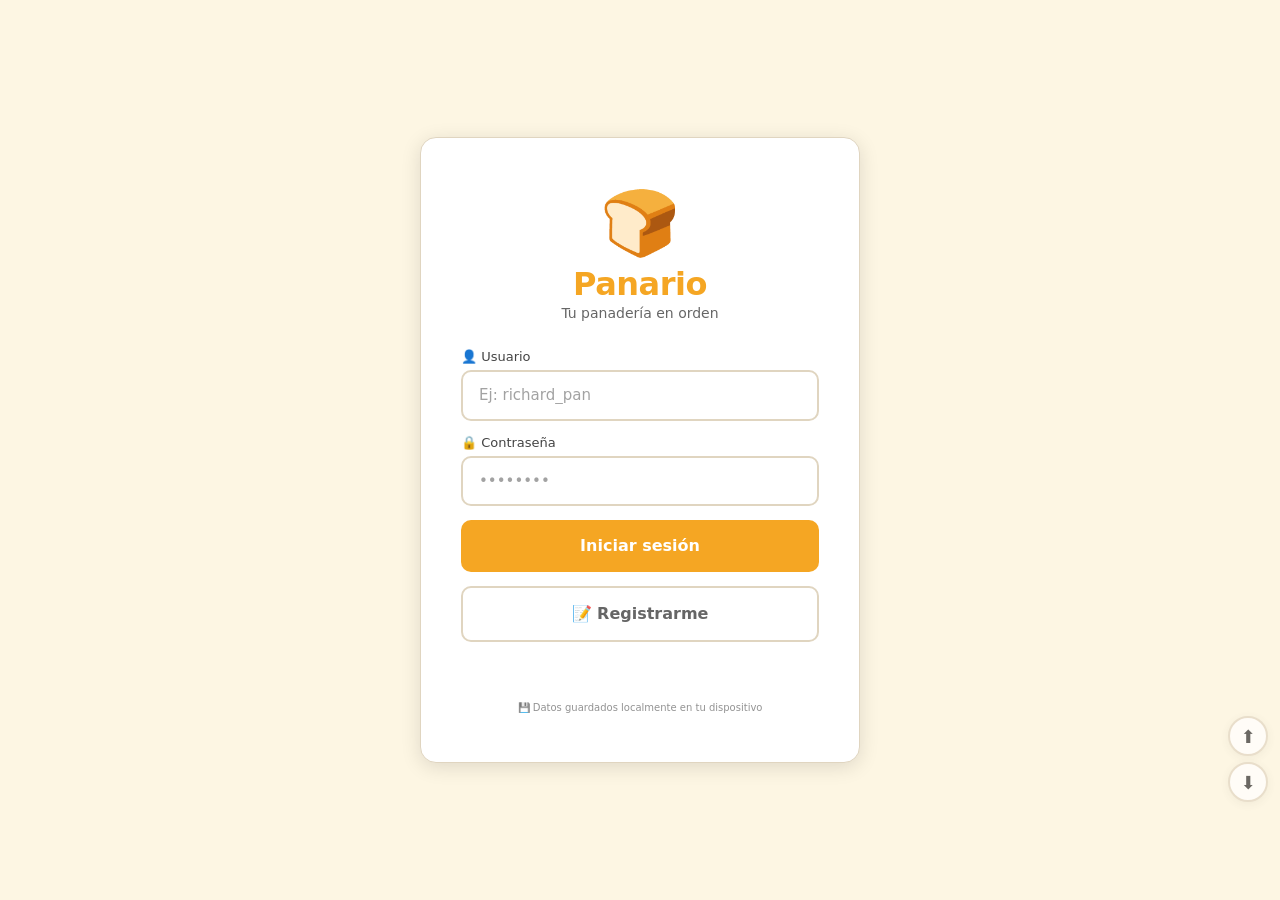
==== index.html @ bf4ab56b "Actualziar a version v2.2.0" ====
<!DOCTYPE html>
<html lang="es" data-theme="light">
<head>
    <meta charset="UTF-8">
    
    <!-- ============================================================ -->
    <!-- VIEWPORT CORREGIDO                                           -->
    <!-- ============================================================ -->
    <!-- Se ELIMINA: maximum-scale=1.0 y user-scalable=no             -->
    <!-- Motivo: rompen iframes en móvil y afectan accesibilidad.     -->
    <!-- Se MANTIENE: viewport-fit=cover para safe-area en iOS.       -->
    <!-- ============================================================ -->
    <meta name="viewport" content="width=device-width, initial-scale=1.0, viewport-fit=cover">
    
    <!-- ============================================================ -->
    <!-- 📑 TÍTULO DINÁMICO                                            -->
    <!-- El título se actualiza desde app.js cuando el usuario se      -->
    <!-- loguea. Formato: "Panadería La Esquina - Panario"            -->
    <!-- ============================================================ -->
    <title>Panario - Panadería Artesanal</title>
    <meta name="app-version" content="2.2.0">
    <meta name="app-build" content="20260923">
    
    <!-- ============================================================ -->
    <!-- 📱 ICONOS Y FAVICON                                          -->
    <!-- ============================================================ -->
    <link rel="shortcut icon" href="favicon.ico" type="image/x-icon">
    <link rel="icon" href="favicon.ico" type="image/x-icon">
    <link rel="icon" type="image/png" sizes="16x16" href="favicon16.ico">
    <link rel="icon" type="image/png" sizes="32x32" href="favicon32.ico">
    <link rel="apple-touch-icon" href="assets/icon-192.png">
    
    <!-- ============================================================ -->
    <!-- 📱 PWA                                                       -->
    <!-- ============================================================ -->
    <link rel="manifest" href="manifest.json">
    <meta name="theme-color" content="#f5a623">
    <meta name="apple-mobile-web-app-capable" content="yes">
    <meta name="apple-mobile-web-app-status-bar-style" content="black-translucent">
    <meta name="apple-mobile-web-app-title" content="Panario">
    
    <!-- ============================================================ -->
    <!-- 📦 ESTILOS                                                   -->
    <!-- ============================================================ -->
    <link rel="stylesheet" href="css/style.css">
    
</head>
<body>
    <!-- ============================================================ -->
    <!-- PANTALLA DE LOGIN/REGISTRO                                   -->
    <!-- ============================================================ -->
    <div id="authScreen" class="screen active">
        <div class="auth-wrapper">
            <div class="auth-container">
                <div class="auth-header">
                    <div class="logo">🍞</div>
                    <h1>Panario</h1>
                    <p class="subtitle">Tu panadería en orden</p>
                </div>
                
                <div id="loginForm" class="auth-form">
                    <div class="form-group">
                        <label for="loginUser">👤 Usuario</label>
                        <input type="text" id="loginUser" placeholder="Ej: richard_pan" autocomplete="username">
                    </div>
                    <div class="form-group">
                        <label for="loginPass">🔒 Contraseña</label>
                        <input type="password" id="loginPass" placeholder="••••••••" autocomplete="current-password">
                    </div>
                    <button id="loginBtn" class="btn primary">Iniciar sesión</button>
                    <button id="showRegisterBtn" class="btn secondary">📝 Registrarme</button>
                    <div id="loginError" class="error"></div>
                </div>

                <div id="registerForm" class="auth-form" style="display:none">
                    <div class="form-group">
                        <label for="regUser">👤 Usuario</label>
                        <input type="text" id="regUser" placeholder="Elige un nombre de usuario" autocomplete="username">
                    </div>
                    <div class="form-group">
                        <label for="regPass">🔒 Contraseña</label>
                        <input type="password" id="regPass" placeholder="Mínimo 4 caracteres" autocomplete="new-password">
                    </div>
                    <div class="form-group">
                        <label for="regName">📛 Nombre completo</label>
                        <input type="text" id="regName" placeholder="Tu nombre y apellidos">
                    </div>
                    
                    <!-- SELECCIÓN DE MODO DE NEGOCIO -->
                    <div class="form-group">
                        <label>🏢 Modo de negocio</label>
                        <div style="display: flex; gap: 8px; flex-wrap: wrap;">
                            <label class="negocio-mode-option" 
                                   style="flex: 1; min-width: 120px; padding: 10px 12px; border-radius: 10px; border: 2px solid var(--primary); cursor: pointer; text-align: center; background: var(--primary-light); transition: all 0.2s;"
                                   onclick="selectNegocioMode('crear')">
                                <input type="radio" name="negocioMode" value="crear" checked style="display: none;">
                                <div style="font-size: 24px; margin-bottom: 4px;">🆕</div>
                                <div style="font-size: 13px; font-weight: 600;">Crear negocio</div>
                                <div style="font-size: 10px; color: var(--text-light);">Soy el administrador</div>
                            </label>
                            <label class="negocio-mode-option"
                                   style="flex: 1; min-width: 120px; padding: 10px 12px; border-radius: 10px; border: 2px solid var(--border-color); cursor: pointer; text-align: center; background: var(--bg); transition: all 0.2s;"
                                   onclick="selectNegocioMode('unirse')">
                                <input type="radio" name="negocioMode" value="unirse" style="display: none;">
                                <div style="font-size: 24px; margin-bottom: 4px;">🔗</div>
                                <div style="font-size: 13px; font-weight: 600;">Unirme a uno</div>
                                <div style="font-size: 10px; color: var(--text-light);">Tengo un código</div>
                            </label>
                        </div>
                    </div>
                    
                    <!-- Campo para NOMBRE DEL NEGOCIO (visible si "crear") -->
                    <div class="form-group" id="negocio-name-group">
                        <label for="regBusiness">🏪 Nombre del negocio</label>
                        <input type="text" id="regBusiness" placeholder="Ej: Panadería La Esquina">
                    </div>
                    
                    <!-- Campo para CÓDIGO DE INVITACIÓN (visible si "unirse") -->
                    <div class="form-group" id="negocio-code-group" style="display: none;">
                        <label for="regCodigo">🔑 Código de invitación</label>
                        <input type="text" id="regCodigo" placeholder="Ej: ABC12345" maxlength="8" 
                               style="text-transform: uppercase; letter-spacing: 2px; font-weight: 600;"
                               oninput="previewNegocio(this.value)">
                        <div id="negocio-preview" style="margin-top: 6px; font-size: 12px;"></div>
                        <small style="font-size: 11px; color: var(--text-light);">Pídele el código al administrador del negocio</small>
                    </div>
                    
                    <button id="registerBtn" class="btn primary">Crear cuenta</button>
                    <button id="showLoginBtn" class="btn secondary">← Ya tengo cuenta</button>
                    <div id="registerError" class="error"></div>
                </div>

                <div class="auth-footer">
                    <small>💾 Datos guardados localmente en tu dispositivo</small>
                </div>
            </div>
        </div>
    </div>

    <!-- ============================================================ -->
    <!-- APP PRINCIPAL (LOGUEADO)                                     -->
    <!-- ============================================================ -->
    <div id="appScreen" class="screen">
        <!-- HEADER -->
        <header>
            <!-- 
              Logo clickeable → ir al Dashboard
              El atributo id="appHeaderTitle" permite que app.js lo modifique.
              Al hacer clic, se navega al Dashboard (Panel de Control).
              Fallback: "🍞 Panario" si no hay negocio asignado.
            -->
            <h1 id="appHeaderTitle" 
                title="Ir al Panel de Control" 
                onclick="window.navigate('dashboard')"
                onmouseover="this.style.opacity='0.8'" 
                onmouseout="this.style.opacity='1'"
                style="cursor: pointer; user-select: none; transition: opacity 0.2s;">🍞 Panario</h1>
            <div style="display: flex; align-items: center; gap: 8px; position: relative;">
                
                <!-- 🔔 CAMPANITA DE NOTIFICACIONES -->
                <div id="notification-bell" 
                     onclick="window.NotificationsModule?.showNotificationsModal()" 
                     style="position: relative; display: inline-flex; align-items: center; justify-content: center; cursor: pointer; font-size: 22px; padding: 4px 8px; border-radius: 8px; transition: all 0.2s; color: var(--text); user-select: none;"
                     onmouseover="this.style.background='var(--bg)'" 
                     onmouseout="this.style.background='transparent'"
                     title="Notificaciones">
                    <span style="font-size: 22px; line-height: 1;">🔔</span>
                    <span id="bell-badge" style="position: absolute; top: -2px; right: -4px; background: #ef4444; color: #fff; font-size: 10px; font-weight: 700; min-width: 18px; height: 18px; border-radius: 50%; display: none; align-items: center; justify-content: center; padding: 0 4px; border: 2px solid var(--bg-card); box-shadow: 0 2px 4px rgba(0,0,0,0.2); line-height: 1; font-family: system-ui, -apple-system, sans-serif;">0</span>
                </div>
                
                <!-- ❓ BOTÓN DE AYUDA -->
                <div id="help-button" 
                     onclick="if(window.HelpModule && window.HelpModule.showHelpMenu) window.HelpModule.showHelpMenu(); else if(window.showHelpMenu) window.showHelpMenu(); else window.showToast('❓ Centro de ayuda no disponible', 'warning', 3000);" 
                     style="cursor: pointer; font-size: 20px; padding: 4px 8px; border-radius: 8px; transition: all 0.2s; color: var(--text);" 
                     title="Centro de Ayuda"
                     onmouseover="this.style.background='var(--bg)'" 
                     onmouseout="this.style.background='transparent'">
                    ❓
                </div>
                
                <!-- AVATAR Y NOMBRE DE USUARIO -->
                <span id="userDisplay" onclick="toggleUserMenu()" style="cursor: pointer; display: flex; align-items: center; gap: 6px; padding: 4px 10px; border-radius: 20px; background: var(--bg); border: 1px solid var(--border-color); transition: all 0.2s;">
                    👤 <span id="userNameDisplay">Usuario</span>
                </span>
                
                <!-- BOTÓN DE CERRAR SESIÓN -->
                <button id="logoutHeaderBtn" onclick="handleLogout()" class="icon-btn" title="Cerrar sesión" style="background: none; border: none; font-size: 22px; cursor: pointer; padding: 4px 8px; border-radius: 8px; transition: background 0.2s; color: var(--text); display: flex; align-items: center; gap: 4px;">
                    🚪
                </button>
            </div>
        </header>

        <!-- MENÚ DE USUARIO -->
        <div id="userMenu" style="display: none; position: fixed; top: 60px; right: 16px; background: var(--bg-card); border-radius: var(--radius); box-shadow: 0 8px 30px rgba(0,0,0,0.2); border: 1px solid var(--border-color); min-width: 200px; z-index: 9999; overflow: hidden;">
            <div style="padding: 12px 16px; border-bottom: 1px solid var(--border-color);">
                <div style="font-weight: 600; font-size: 14px;" id="menuUserName">Usuario</div>
                <div style="font-size: 12px; color: var(--text-light);" id="menuUserEmail">usuario@email.com</div>
            </div>
            <div style="padding: 8px 0;">
                <button onclick="window.navigate('profile'); document.getElementById('userMenu').style.display='none'" style="display: flex; align-items: center; gap: 10px; width: 100%; padding: 8px 16px; border: none; background: none; cursor: pointer; font-size: 14px; color: var(--text); transition: background 0.2s;" onmouseover="this.style.background='var(--bg)'" onmouseout="this.style.background='none'">
                    👤 Mi Perfil
                </button>
                <button onclick="handleLogout()" style="display: flex; align-items: center; gap: 10px; width: 100%; padding: 8px 16px; border: none; background: none; cursor: pointer; font-size: 14px; color: #ef4444; transition: background 0.2s;" onmouseover="this.style.background='var(--bg)'" onmouseout="this.style.background='none'">
                    🚪 Cerrar sesión
                </button>
            </div>
        </div>

        <!-- CONTENIDO DINÁMICO -->
        <main id="mainContent">
            <!-- Se carga por JS -->
        </main>

        <!-- MENÚ INFERIOR -->
        <nav class="bottom-nav">
            <button class="nav-item active" data-section="dashboard" title="Panel">📊</button>
            <button class="nav-item" data-section="orders" title="Pedidos">📋</button>
            <button class="nav-item" data-section="insumos" title="Insumos">🛒</button>
            <button class="nav-item" data-section="recipes" title="Recetas">📖</button>
            <button class="nav-item" data-section="productos" title="Productos">🏷️</button>
            <button class="nav-item" data-section="sales" title="Ventas">💰</button>
            <button class="nav-item" data-section="settings" title="Herramientas">⚙️</button>
            <button class="nav-item" data-section="profile" title="Perfil">👤</button>
        </nav>
    </div>

    <!-- ============================================================ -->
    <!-- 📦 CARGAR SQLITE (SQL.js) - LOCAL                            -->
    <!-- ============================================================ -->
    <script src="lib/sql-wasm.js"></script>
    
    <!-- ============================================================ -->
    <!-- 📦 CARGAR LIBRERÍA QRCODE - LOCAL                            -->
    <!-- ============================================================ -->
    <script src="lib/qrcode.js"></script>
    
    <!-- ============================================================ -->
    <!-- 📦 SCRIPTS DE PANARIO - TODOS LOS MÓDULOS                    -->
    <!-- ============================================================ -->
    
    <!-- Módulo de modales (DEBE IR PRIMERO) -->
    <script src="js/modal.js"></script>
    
    <!-- Módulos base -->
    <script src="js/db.js"></script>
    <script src="js/auth.js"></script>
    <script src="js/theme.js"></script>
    <script src="js/profile.js"></script>
    
    <!-- Módulo de notificaciones -->
    <script src="js/notifications.js"></script>
    
    <!-- Módulo de corriente (utilidades compartidas) -->
    <script src="js/corriente-utils.js"></script>
    
    <!-- Módulo de pedidos -->
    <script src="js/orders.js"></script>
    <script src="js/ui-orders.js"></script>
    
    <!-- Módulo de insumos -->
    <script src="js/ui-insumos.js"></script>
    
    <!-- Módulo de recetas -->
    <script src="js/recipes.js"></script>
    <script src="js/ui-recipes.js"></script>
    
    <!-- Módulo de productos -->
    <script src="js/ui-productos.js"></script>
    
    <!-- Módulo de ventas -->
    <script src="js/sales.js"></script>
    <script src="js/ui-sales.js"></script>
    
    <!-- Módulo de dashboard -->
    <script src="js/dashboard.js"></script>
    
    <!-- Módulo de herramientas -->
    <script src="js/ui-settings.js"></script>
    
    <!-- Módulo de reportes -->
    <script src="js/reports.js"></script>
    
    <!-- Módulo de premios (FASE 12) -->
    <script src="js/rewards.js"></script>
    
    <!-- Módulo de ayuda -->
    <script src="js/help.js"></script>
    
    <!-- Controlador principal (siempre al final) -->
    <script src="js/app.js"></script>

    <!-- ============================================================ -->
    <!-- 🆕 SERVICE WORKER - REGISTRO Y ACTUALIZACIÓN                 -->
    <!-- ============================================================ -->
    <script>
    // ============================================================
    // SERVICE WORKER REGISTRATION - Panario v2.2.0
    // ============================================================
    // Registra el SW con ruta RELATIVA (./sw.js) para que funcione
    // tanto en localhost como en GitHub Pages (subcarpeta).
    //
    // - Detecta nuevas versiones del SW y avisa al usuario.
    // - Maneja errores sin bloquear la app.
    // - Solo registra en contextos seguros (HTTPS o localhost).
    // - Escucha mensajes CACHE_REPAIRED_START/END
    // ============================================================
    
    (function() {
        'use strict';
        
        // ============================================================
        // VERIFICAR SOPORTE
        // ============================================================
        if (!('serviceWorker' in navigator)) {
            console.log('ℹ️ Service Worker no soportado en este navegador');
            return;
        }
        
        // ============================================================
        // VERIFICAR CONTEXTO SEGURO
        // ============================================================
        const isSecureContext = (
            window.location.protocol === 'https:' ||
            window.location.hostname === 'localhost' ||
            window.location.hostname === '127.0.0.1' ||
            window.location.hostname === '[::1]'
        );
        
        if (!isSecureContext) {
            console.log('ℹ️ Service Worker solo se registra en HTTPS o localhost');
            return;
        }
        
        // ============================================================
        // REGISTRAR SERVICE WORKER
        // ============================================================
        window.addEventListener('load', function() {
            navigator.serviceWorker.register('./sw.js', {
                scope: './'
            })
            .then(function(registration) {
                console.log('✅ Service Worker registrado correctamente');
                console.log('   📍 Scope:', registration.scope);
                
                // ============================================================
                // ESCUCHAR MENSAJES DEL SW
                // ============================================================
                navigator.serviceWorker.addEventListener('message', function(event) {
                    if (!event.data) return;
                    
                    // ---- CACHE_REPAIRED_START ----
                    if (event.data.type === 'CACHE_REPAIRED_START') {
                        console.log(`🔧 SW: Iniciando reparación de caché (${event.data.total} assets)...`);
                        if (window.showToast) {
                            window.showToast(
                                `🔧 Reparando caché (${event.data.total} archivos)...`,
                                'info',
                                3000
                            );
                        }
                    }
                    
                    // ---- CACHE_REPAIRED_END ----
                    if (event.data.type === 'CACHE_REPAIRED_END') {
                        console.log(`✅ SW: Caché reparado (${event.data.downloaded} OK, ${event.data.failed} fallidos)`);
                        if (window.showToast) {
                            if (event.data.failed === 0) {
                                window.showToast(
                                    `✅ Caché reparado correctamente (${event.data.downloaded} archivos)`,
                                    'success',
                                    4000
                                );
                            } else {
                                window.showToast(
                                    `⚠️ Caché parcialmente reparado (${event.data.downloaded} OK, ${event.data.failed} fallidos)`,
                                    'warning',
                                    5000
                                );
                            }
                        }
                    }
                    
                    // ---- CACHE_REPAIRED (compatibilidad v2.1.10) ----
                    if (event.data.type === 'CACHE_REPAIRED') {
                        console.log(`✅ SW: Caché reparado (compatibilidad v2.1.10)`);
                    }
                    
                    // ---- INTEGRITY_RESULT ----
                    if (event.data.type === 'INTEGRITY_RESULT') {
                        console.log(`🔍 SW: Integridad verificada:`, event.data);
                    }
                });
                
                // ============================================================
                // DETECTAR ACTUALIZACIONES DEL SERVICE WORKER
                // ============================================================
                registration.addEventListener('updatefound', function() {
                    const newWorker = registration.installing;
                    if (!newWorker) return;
                    
                    console.log('🔄 Nueva versión del SW detectada, instalando...');
                    
                    newWorker.addEventListener('statechange', function() {
                        if (newWorker.state === 'installed' && navigator.serviceWorker.controller) {
                            console.log('✨ Nueva versión lista. Mostrando aviso al usuario.');
                            
                            setTimeout(function() {
                                if (window.ModalModule && window.ModalModule.showConfirm) {
                                    window.ModalModule.showConfirm({
                                        title: '✨ Actualización disponible',
                                        message: 'Hay una nueva versión de Panario disponible.\n\n¿Quieres actualizar ahora?\n\nSe recargará la página.',
                                        confirmText: '🔄 Sí, actualizar',
                                        cancelText: '⏰ Más tarde',
                                        icon: '✨',
                                        confirmColor: '#f5a623'
                                    }).then(function(confirm) {
                                        if (confirm) {
                                            newWorker.postMessage({ type: 'SKIP_WAITING' });
                                            
                                            let refreshing = false;
                                            navigator.serviceWorker.addEventListener('controllerchange', function() {
                                                if (refreshing) return;
                                                refreshing = true;
                                                window.location.reload();
                                            });
                                            
                                            setTimeout(function() {
                                                if (!refreshing) {
                                                    refreshing = true;
                                                    window.location.reload();
                                                }
                                            }, 3000);
                                        }
                                    });
                                } else if (window.confirm) {
                                    if (window.confirm('✨ Nueva versión de Panario disponible.\n\n¿Actualizar ahora?')) {
                                        newWorker.postMessage({ type: 'SKIP_WAITING' });
                                        setTimeout(function() {
                                            window.location.reload();
                                        }, 500);
                                    }
                                }
                            }, 1500);
                        }
                    });
                });
                
                // ============================================================
                // VERIFICAR ACTUALIZACIONES CADA 30 MINUTOS
                // ============================================================
                setInterval(function() {
                    registration.update().catch(function(err) {
                        // Silenciar errores de actualización
                    });
                }, 30 * 60 * 1000);
                
                // ============================================================
                // VERIFICAR ACTUALIZACIONES AL VOLVER A LA PESTAÑA
                // ============================================================
                document.addEventListener('visibilitychange', function() {
                    if (document.visibilityState === 'visible') {
                        registration.update().catch(function() {});
                    }
                });
                
            })
            .catch(function(error) {
                console.warn('⚠️ Error registrando Service Worker:', error.message);
                console.warn('   La app funcionará sin modo offline.');
            });
        });
        
        // ============================================================
        // MANEJO DE CAMBIOS DE CONTROLADOR
        // ============================================================
        let refreshing = false;
        navigator.serviceWorker.addEventListener('controllerchange', function() {
            if (refreshing) return;
            console.log('🔧 Service Worker ahora controla la página');
        });
        
        // ============================================================
        // VERIFICAR SI HAY ACTUALIZACIONES PENDIENTES AL CARGAR
        // ============================================================
        navigator.serviceWorker.ready.then(function(registration) {
            console.log('✅ Service Worker listo');
            console.log('   📦 Scope:', registration.scope);
            console.log('   🎯 Estado:', registration.active ? 'activo' : 'inactivo');
        });
        
    })();
    
    // ============================================================
    // PROCESAR PARÁMETRO ?section= DE LA URL (Shortcuts del manifest)
    // ============================================================
    (function() {
        const urlParams = new URLSearchParams(window.location.search);
        const sectionParam = urlParams.get('section');
        
        if (sectionParam) {
            console.log('🧭 Sección solicitada por URL:', sectionParam);
            
            window._pendingSection = sectionParam;
            
            const cleanUrl = window.location.pathname;
            window.history.replaceState({}, document.title, cleanUrl);
            
            document.addEventListener('panario:logged-in', function() {
                setTimeout(function() {
                    if (window._pendingSection && window.navigate) {
                        console.log('🧭 Navegando a sección pendiente:', window._pendingSection);
                        window.navigate(window._pendingSection);
                        window._pendingSection = null;
                    }
                }, 500);
            });
        }
    })();
    
    // ============================================================
    // PWA: MANEJO DE INSTALACIÓN (beforeinstallprompt)
    // ============================================================
    (function() {
        let deferredPrompt = null;
        
        window.addEventListener('beforeinstallprompt', function(e) {
            e.preventDefault();
            
            deferredPrompt = e;
            
            console.log('📱 PWA: Disponible para instalar');
            
            window._installPWA = function() {
                if (!deferredPrompt) {
                    console.log('ℹ️ PWA: No hay prompt de instalación disponible');
                    return false;
                }
                
                deferredPrompt.prompt();
                deferredPrompt.userChoice.then(function(choiceResult) {
                    if (choiceResult.outcome === 'accepted') {
                        console.log('✅ PWA: Usuario aceptó la instalación');
                        if (window.showToast) {
                            window.showToast('✅ Panario instalado correctamente', 'success', 3000);
                        }
                    } else {
                        console.log('ℹ️ PWA: Usuario canceló la instalación');
                    }
                    deferredPrompt = null;
                });
                
                return true;
            };
        });
        
        // ============================================================
        // DETECTAR SI YA ESTÁ INSTALADA
        // ============================================================
        window.addEventListener('appinstalled', function() {
            console.log('✅ PWA: Panario instalado');
            deferredPrompt = null;
        });
        
        // ============================================================
        // DETECTAR MODO STANDALONE (ya instalada)
        // ============================================================
        if (window.matchMedia('(display-mode: standalone)').matches || 
            window.navigator.standalone === true) {
            console.log('📱 PWA: Ejecutándose en modo standalone (instalada)');
            document.documentElement.setAttribute('data-pwa-installed', 'true');
        }
    })();
    
    // ============================================================
    // PWA: DETECTAR CAMBIOS DE CONECTIVIDAD
    // ============================================================
    (function() {
        window.addEventListener('online', function() {
            console.log('🌐 Conexión restaurada');
            if (window.showToast) {
                window.showToast('🌐 Conexión restaurada', 'success', 2000);
            }
        });
        
        window.addEventListener('offline', function() {
            console.log('📡 Sin conexión — Panario sigue funcionando offline');
            if (window.showToast) {
                window.showToast('📡 Sin conexión — Panario sigue funcionando', 'info', 3000);
            }
        });
        
        if (!navigator.onLine) {
            console.log('📡 Iniciando sin conexión — modo offline activo');
        }
    })();
    
    console.log('📦 PWA Scripts cargados correctamente (index.html v2.2.0)');
    </script>

</body>
</html>
---- css/style.css ----
:root {
    --bg: #fdf6e3;
    --bg-card: #ffffff;
    --bg-input: #ffffff;
    --text: #2d2d2d;
    --text-light: #666;
    --text-label: #444;
    --primary: #f5a623;
    --primary-dark: #d4891b;
    --primary-light: #fef3d6;
    --shadow: 0 2px 12px rgba(0,0,0,0.08);
    --shadow-hover: 0 4px 20px rgba(0,0,0,0.12);
    --radius: 16px;
    --nav-height: 68px;
    --header-height: 60px;
    --max-width: 480px;
    --border-color: #e0d5c0;
    --border-color-light: #f0ebe0;
    --input-radius: 10px;
    --input-padding: 12px 16px;
    --input-font-size: 15px;
    --transition-speed: 0.3s;
    --success: #10b981;
    --success-bg: #10b98120;
    --danger: #ef4444;
    --danger-bg: #ef444420;
    --warning: #f59e0b;
    --warning-bg: #f59e0b20;
    --info: #3b82f6;
    --info-bg: #3b82f620;
    --safe-area-inset-top: env(safe-area-inset-top, 0px);
    --safe-area-inset-bottom: env(safe-area-inset-bottom, 0px);
    --safe-area-inset-left: env(safe-area-inset-left, 0px);
    --safe-area-inset-right: env(safe-area-inset-right, 0px);
}

/* ============================================================
   MODO OSCURO MEJORADO
   ============================================================ */

[data-theme="dark"] {
    --bg: #0d0d0d;
    --bg-card: #1a1a1a;
    --bg-input: #2a2a2a;
    --text: #e8e0d5;
    --text-light: #a0a0a0;
    --text-label: #b0b0b0;
    --shadow: 0 2px 12px rgba(0,0,0,0.6);
    --shadow-hover: 0 4px 20px rgba(0,0,0,0.8);
    --border-color: #3a3a3a;
    --border-color-light: #2a2a2a;
    --primary: #f5a623;
    --primary-dark: #d4891b;
    --primary-light: #2a2010;
    --success: #34d399;
    --success-bg: #34d39920;
    --danger: #f87171;
    --danger-bg: #f8717120;
    --warning: #fbbf24;
    --warning-bg: #fbbf2420;
    --info: #60a5fa;
    --info-bg: #60a5fa20;
}

/* ============================================================
   TRANSICIÓN SUAVE PARA CAMBIO DE TEMA
   ============================================================ */

* {
    transition: background-color var(--transition-speed) ease,
                color var(--transition-speed) ease,
                border-color var(--transition-speed) ease,
                box-shadow var(--transition-speed) ease;
}

/* ============================================================
   GENERAL
   ============================================================ */

* {
    margin: 0;
    padding: 0;
    box-sizing: border-box;
    font-family: system-ui, -apple-system, 'Segoe UI', Roboto, 'Helvetica Neue', sans-serif;
}

body {
    background: var(--bg);
    color: var(--text);
    transition: background var(--transition-speed), color var(--transition-speed);
    min-height: 100vh;
    height: 100vh;
    overflow: hidden;
    display: flex;
    justify-content: center;
    align-items: center;
}

.screen {
    display: none;
    width: 100%;
    height: 100vh;
    flex-direction: column;
    overflow: hidden;
}
.screen.active { 
    display: flex; 
}

/* ============================================================
   APLICAR SAFE AREA
   ============================================================ */

#appScreen {
    padding-top: var(--safe-area-inset-top);
    padding-bottom: var(--safe-area-inset-bottom);
    padding-left: var(--safe-area-inset-left);
    padding-right: var(--safe-area-inset-right);
}

/* ============================================================
   AUTH
   ============================================================ */

.auth-wrapper {
    width: 100%;
    height: 100vh;
    display: flex;
    justify-content: center;
    align-items: center;
    padding: 20px;
    background: var(--bg);
}

.auth-container {
    background: var(--bg-card);
    border-radius: var(--radius);
    padding: 32px 28px;
    max-width: 420px;
    width: 100%;
    box-shadow: var(--shadow-hover);
    transition: all var(--transition-speed);
    margin: 0 auto;
    border: 1px solid var(--border-color);
}

.auth-header {
    text-align: center;
    margin-bottom: 28px;
}
.auth-header .logo { 
    font-size: 56px; 
    display: block;
    margin-bottom: 4px;
}
.auth-header h1 { 
    font-size: 28px; 
    color: var(--primary);
    font-weight: 700;
    letter-spacing: -0.5px;
}
.auth-header .subtitle { 
    color: var(--text-light);
    font-size: 14px;
    margin-top: 2px;
}

.auth-form {
    display: flex;
    flex-direction: column;
    gap: 14px;
}

/* ============================================================
   FORM GROUP
   ============================================================ */

.form-group {
    display: flex;
    flex-direction: column;
    gap: 4px;
}
.form-group label {
    font-size: 13px;
    font-weight: 500;
    color: var(--text-label);
    margin-bottom: 2px;
}

/* ============================================================
   INPUTS HOMOGÉNEOS - MODO OSCURO MEJORADO
   ============================================================ */

.input-field,
.input-select,
.input-textarea,
.auth-container input,
.form-group input,
.form-group select,
.form-group textarea {
    width: 100%;
    padding: var(--input-padding);
    border: 2px solid var(--border-color);
    border-radius: var(--input-radius);
    font-size: var(--input-font-size);
    background: var(--bg-input);
    color: var(--text);
    transition: border-color 0.2s, box-shadow 0.2s, background 0.2s;
    outline: none;
    font-family: inherit;
    line-height: 1.5;
}

.input-field:focus,
.input-select:focus,
.input-textarea:focus,
.auth-container input:focus,
.form-group input:focus,
.form-group select:focus,
.form-group textarea:focus {
    border-color: var(--primary);
    box-shadow: 0 0 0 3px rgba(245, 166, 35, 0.15);
    background: var(--bg-input);
}

.input-field::placeholder,
.auth-container input::placeholder,
.form-group input::placeholder {
    color: var(--text-light);
    opacity: 0.6;
}

.input-textarea,
.form-group textarea {
    resize: vertical;
    min-height: 60px;
    font-family: inherit;
    line-height: 1.6;
}

.input-select,
.form-group select {
    appearance: none;
    background-image: url("data:image/svg+xml,%3Csvg xmlns='http://www.w3.org/2000/svg' width='12' height='12' viewBox='0 0 12 12'%3E%3Cpath fill='%23666' d='M6 8L1 3h10z'/%3E%3C/svg%3E");
    background-repeat: no-repeat;
    background-position: right 12px center;
    padding-right: 36px;
    cursor: pointer;
}

[data-theme="dark"] .input-select,
[data-theme="dark"] .form-group select {
    background-image: url("data:image/svg+xml,%3Csvg xmlns='http://www.w3.org/2000/svg' width='12' height='12' viewBox='0 0 12 12'%3E%3Cpath fill='%23a0a0a0' d='M6 8L1 3h10z'/%3E%3C/svg%3E");
}

.input-select:focus,
.form-group select:focus {
    border-color: var(--primary);
    box-shadow: 0 0 0 3px rgba(245, 166, 35, 0.15);
}

/* ============================================================
   BOTONES - MODO OSCURO MEJORADO
   ============================================================ */

.btn {
    width: 100%;
    padding: 14px;
    border: none;
    border-radius: var(--input-radius);
    font-size: 16px;
    font-weight: 600;
    cursor: pointer;
    transition: all 0.2s;
    text-align: center;
    font-family: inherit;
    line-height: 1.5;
}
.btn.primary {
    background: var(--primary);
    color: #fff;
}
.btn.primary:hover { 
    background: var(--primary-dark);
    transform: translateY(-1px);
    box-shadow: 0 4px 12px rgba(245, 166, 35, 0.3);
}
.btn.secondary {
    background: transparent;
    color: var(--text-light);
    border: 2px solid var(--border-color);
}
.btn.secondary:hover {
    border-color: var(--primary);
    color: var(--primary);
}
.btn.danger {
    background: var(--danger);
    color: #fff;
}
.btn.danger:hover {
    background: #dc2626;
    transform: translateY(-1px);
    box-shadow: 0 4px 12px rgba(239, 68, 68, 0.3);
}
.btn.success {
    background: var(--success);
    color: #fff;
}
.btn.success:hover {
    background: #059669;
    transform: translateY(-1px);
    box-shadow: 0 4px 12px rgba(16, 185, 129, 0.3);
}
.btn.warning {
    background: var(--warning);
    color: #fff;
}
.btn.warning:hover {
    background: #d97706;
    transform: translateY(-1px);
    box-shadow: 0 4px 12px rgba(245, 158, 11, 0.3);
}

.error {
    color: var(--danger);
    font-size: 13px;
    min-height: 20px;
    text-align: center;
    margin-top: 4px;
}

.auth-footer {
    text-align: center;
    margin-top: 20px;
    color: var(--text-light);
    font-size: 12px;
    opacity: 0.7;
}

/* ============================================================
   APP HEADER - MODO OSCURO MEJORADO
   ============================================================ */

header {
    height: var(--header-height);
    padding: 0 16px;
    display: flex;
    align-items: center;
    gap: 12px;
    background: var(--bg-card);
    box-shadow: var(--shadow);
    flex-shrink: 0;
    border-bottom: 1px solid var(--border-color);
    position: relative;
    z-index: 10;
    padding-top: calc(12px + var(--safe-area-inset-top, 0px));
    padding-left: calc(16px + var(--safe-area-inset-left, 0px));
    padding-right: calc(16px + var(--safe-area-inset-right, 0px));
}
header h1 { 
    font-size: 20px; 
    flex: 1;
    font-weight: 700;
    color: var(--text);
}
#userDisplay {
    font-size: 14px;
    color: var(--text);
    cursor: pointer;
    user-select: none;
    transition: all 0.2s;
    padding: 4px 10px;
    border-radius: 20px;
    border: 1px solid var(--border-color);
    background: var(--bg);
}
#userDisplay:hover {
    background: var(--border-color);
    border-color: var(--primary);
}
#userDisplay .user-avatar-img {
    display: inline-block;
    width: 24px;
    height: 24px;
    border-radius: 50%;
    overflow: hidden;
    vertical-align: middle;
    border: 1px solid var(--border-color);
}
#userDisplay .user-avatar-img img {
    width: 100%;
    height: 100%;
    object-fit: cover;
}
.icon-btn {
    background: none;
    border: none;
    font-size: 22px;
    cursor: pointer;
    padding: 4px 8px;
    border-radius: 8px;
    transition: all 0.2s;
    color: var(--text);
    display: flex;
    align-items: center;
    justify-content: center;
}
.icon-btn:hover {
    background: var(--bg);
    transform: scale(1.05);
}
.icon-btn.logout-btn {
    color: var(--danger);
}
.icon-btn.logout-btn:hover {
    background: var(--danger-bg);
}

/* ============================================================
   MENÚ DE USUARIO - MODO OSCURO MEJORADO
   ============================================================ */

#userMenu {
    animation: slideDown 0.2s ease;
    background: var(--bg-card);
    border: 1px solid var(--border-color);
    border-radius: var(--radius);
    box-shadow: var(--shadow-hover);
}
#userMenu button {
    font-family: system-ui, -apple-system, 'Segoe UI', Roboto, 'Helvetica Neue', sans-serif;
    color: var(--text);
}
#userMenu button:hover {
    background: var(--bg) !important;
}

@keyframes slideDown {
    from { opacity: 0; transform: translateY(-10px) scale(0.95); }
    to { opacity: 1; transform: translateY(0) scale(1); }
}

/* ============================================================
   MAIN CONTENT
   ============================================================ */

main {
    flex: 1;
    overflow-y: auto;
    padding: 16px;
    padding-bottom: calc(var(--nav-height) + 80px + var(--safe-area-inset-bottom, 0px));
    width: 100%;
    max-width: 800px;
    margin: 0 auto;
}

@supports not (padding-bottom: env(safe-area-inset-bottom)) {
    main {
        padding-bottom: calc(var(--nav-height) + 100px) !important;
    }
}

/* ============================================================
   BOTTOM NAV - MODO OSCURO MEJORADO
   ============================================================ */

.bottom-nav {
    position: fixed;
    bottom: 0;
    left: 0;
    right: 0;
    height: var(--nav-height);
    background: var(--bg-card);
    box-shadow: 0 -2px 12px rgba(0,0,0,0.06);
    display: flex;
    justify-content: space-around;
    align-items: center;
    border-top: 1px solid var(--border-color);
    max-width: 800px;
    margin: 0 auto;
    z-index: 100;
    padding-bottom: var(--safe-area-inset-bottom, 0px);
}

[data-theme="dark"] .bottom-nav {
    box-shadow: 0 -2px 12px rgba(0,0,0,0.4);
}

.nav-item {
    background: none;
    border: none;
    font-size: 26px;
    padding: 8px 16px;
    border-radius: 12px;
    opacity: 0.5;
    transition: all 0.2s;
    cursor: pointer;
    color: var(--text);
}
.nav-item:hover {
    opacity: 0.8;
}
.nav-item.active {
    opacity: 1;
    background: var(--primary);
    color: #fff;
    box-shadow: 0 2px 8px rgba(245, 166, 35, 0.3);
}

/* ============================================================
   CARDS - MODO OSCURO MEJORADO
   ============================================================ */

.card {
    background: var(--bg-card);
    border-radius: var(--radius);
    padding: 20px;
    margin-bottom: 14px;
    box-shadow: var(--shadow);
    border: 1px solid var(--border-color);
    transition: all var(--transition-speed);
}
.card h2 {
    margin-bottom: 12px;
    font-size: 20px;
    color: var(--text);
}
.card h3 {
    color: var(--text);
}
.card h4 {
    color: var(--text);
}
.card p {
    color: var(--text-light);
    line-height: 1.6;
}
.card:hover {
    box-shadow: var(--shadow-hover);
}

[data-theme="dark"] .card {
    border-color: var(--border-color);
}

hr {
    margin: 16px 0;
    border: none;
    border-top: 1px solid var(--border-color);
}

/* ============================================================
   BADGES - MODO OSCURO MEJORADO
   ============================================================ */

.badge {
    display: inline-block;
    padding: 2px 10px;
    border-radius: 12px;
    font-size: 11px;
    font-weight: 600;
}

.badge-success {
    background: var(--success-bg);
    color: var(--success);
}

.badge-danger {
    background: var(--danger-bg);
    color: var(--danger);
}

.badge-warning {
    background: var(--warning-bg);
    color: var(--warning);
}

.badge-info {
    background: var(--info-bg);
    color: var(--info);
}

.badge-void {
    background: #94a3b820;
    color: #94a3b8;
}

/* ============================================================
   SCROLLBAR - MODO OSCURO MEJORADO
   ============================================================ */

::-webkit-scrollbar {
    width: 6px;
    height: 6px;
}
::-webkit-scrollbar-track {
    background: var(--bg);
}
::-webkit-scrollbar-thumb {
    background: var(--primary);
    border-radius: 10px;
}

[data-theme="dark"] ::-webkit-scrollbar-track {
    background: var(--bg);
}
[data-theme="dark"] ::-webkit-scrollbar-thumb {
    background: var(--primary-dark);
}

/* ============================================================
   BOTONES FLOTANTES - MODO OSCURO MEJORADO
   ============================================================ */

.scroll-buttons {
    position: fixed;
    bottom: calc(var(--nav-height) + 20px + var(--safe-area-inset-bottom, 0px));
    right: 12px;
    display: flex;
    flex-direction: column;
    gap: 6px;
    z-index: 90;
}

.scroll-btn {
    width: 40px;
    height: 40px;
    border-radius: 50%;
    border: 2px solid var(--border-color);
    background: var(--bg-card);
    color: var(--text);
    font-size: 18px;
    cursor: pointer;
    display: flex;
    align-items: center;
    justify-content: center;
    box-shadow: var(--shadow);
    transition: all 0.2s;
    opacity: 0.7;
}

.scroll-btn:hover {
    opacity: 1;
    transform: scale(1.05);
    border-color: var(--primary);
}

[data-theme="dark"] .scroll-btn {
    border-color: var(--border-color);
    background: var(--bg-card);
    color: var(--text);
}

/* ============================================================
   TABLAS - MODO OSCURO MEJORADO
   ============================================================ */

.table-header {
    display: grid;
    background: var(--bg);
    padding: 8px 12px;
    border-radius: 8px 8px 0 0;
    border-bottom: 2px solid var(--border-color);
    font-weight: 600;
    font-size: 12px;
    color: var(--text-label);
    gap: 6px;
}

.table-row {
    display: grid;
    padding: 8px 12px;
    border-bottom: 1px solid var(--border-color);
    align-items: center;
    gap: 6px;
    font-size: 14px;
}

.table-row:last-child {
    border-bottom: none;
}

[data-theme="dark"] .table-header {
    background: var(--bg);
    border-bottom-color: var(--border-color);
}

[data-theme="dark"] .table-row {
    border-bottom-color: var(--border-color);
}

/* ============================================================
   SOFT-DELETE - MODO OSCURO MEJORADO
   ============================================================ */

.deleted-item {
    opacity: 0.5;
    text-decoration: line-through;
    background: var(--bg);
    border-left: 4px solid #94a3b8 !important;
}

.deleted-item .card {
    opacity: 0.5;
}

.deleted-badge {
    font-size: 10px;
    background: #94a3b8;
    color: #fff;
    padding: 1px 8px;
    border-radius: 12px;
    margin-left: 6px;
}

/* ============================================================
   ANIMACIONES PARA MODALES
   ============================================================ */

@keyframes modalFadeIn {
    from { opacity: 0; }
    to { opacity: 1; }
}

@keyframes modalSlideUp {
    from { opacity: 0; transform: translateY(30px) scale(0.95); }
    to { opacity: 1; transform: translateY(0) scale(1); }
}

@keyframes modalFadeOut {
    from { opacity: 1; }
    to { opacity: 0; }
}

@keyframes slideInRight {
    from { transform: translateX(120%); opacity: 0; }
    to { transform: translateX(0); opacity: 1; }
}

@keyframes slideOutRight {
    from { transform: translateX(0); opacity: 1; }
    to { transform: translateX(120%); opacity: 0; }
}

@keyframes bellRing {
    0% { transform: rotate(0deg); }
    20% { transform: rotate(15deg); }
    40% { transform: rotate(-15deg); }
    60% { transform: rotate(10deg); }
    80% { transform: rotate(-10deg); }
    100% { transform: rotate(0deg); }
}

/* ============================================================
   RESPONSIVE - MODO OSCURO MEJORADO
   ============================================================ */

/* Móviles pequeños (Samsung A05, iPhone SE, etc.) */
@media (max-width: 480px) {
    .auth-container {
        padding: 24px 18px;
    }
    .auth-header .logo { font-size: 44px; }
    .auth-header h1 { font-size: 24px; }
    .auth-container input { 
        padding: 11px 14px;
        font-size: 14px;
    }
    .btn { 
        padding: 12px;
        font-size: 15px;
    }
    
    header {
        height: 50px;
        padding: 0 10px;
        padding-top: calc(8px + var(--safe-area-inset-top, 0px));
        padding-left: calc(10px + var(--safe-area-inset-left, 0px));
        padding-right: calc(10px + var(--safe-area-inset-right, 0px));
    }
    header h1 {
        font-size: 17px;
    }
    #userDisplay {
        font-size: 12px;
        padding: 2px 8px;
    }
    #userMenu {
        min-width: 160px;
        right: 8px;
        top: 50px !important;
    }
    .icon-btn {
        font-size: 18px;
        padding: 2px 6px;
    }
    
    main {
        padding: 12px;
        padding-bottom: calc(var(--nav-height) + 100px + var(--safe-area-inset-bottom, 0px));
        padding-bottom: calc(var(--nav-height) + 100px + env(safe-area-inset-bottom, 0px));
    }
    
    .bottom-nav {
        height: 56px;
        padding-bottom: var(--safe-area-inset-bottom, 0px);
        padding-bottom: env(safe-area-inset-bottom, 0px);
    }
    .nav-item {
        font-size: 20px;
        padding: 4px 8px;
    }
    
    .scroll-btn {
        width: 32px;
        height: 32px;
        font-size: 14px;
    }
    .scroll-buttons {
        bottom: calc(var(--nav-height) + 30px + var(--safe-area-inset-bottom, 0px));
        right: 8px;
    }
    
    .card {
        padding: 14px !important;
        margin-bottom: 10px;
    }
    .card h2 {
        font-size: 17px;
    }
    
    #dashboard-charts {
        grid-template-columns: 1fr !important;
    }
    #dashboard-stats {
        grid-template-columns: repeat(2, 1fr) !important;
        gap: 8px !important;
    }
    #dashboard-stats .card {
        padding: 10px !important;
    }
    #dashboard-stats .card div:first-child {
        font-size: 10px !important;
    }
    #dashboard-stats .card div:last-child {
        font-size: 18px !important;
    }
    #payment-methods {
        grid-template-columns: repeat(2, 1fr) !important;
        gap: 6px !important;
    }
    #payment-methods > div {
        padding: 8px 4px !important;
    }
    #payment-methods > div div {
        font-size: 11px !important;
    }
    #quick-actions {
        flex-direction: column !important;
    }
    #quick-actions .btn {
        width: 100% !important;
        flex: none !important;
        min-width: unset !important;
        padding: 8px 12px !important;
        font-size: 13px !important;
    }
}

/* Móviles medianos */
@media (max-width: 600px) {
    #dashboard-charts {
        grid-template-columns: 1fr !important;
    }
    #dashboard-stats {
        grid-template-columns: repeat(2, 1fr) !important;
    }
    #payment-methods {
        grid-template-columns: repeat(2, 1fr) !important;
    }
}

/* Tablets y desktop */
@media (min-width: 768px) {
    .auth-container {
        padding: 48px 40px;
        max-width: 440px;
    }
    .auth-header .logo { font-size: 64px; }
    .auth-header h1 { font-size: 32px; }
    
    main {
        padding: 24px;
        padding-bottom: calc(var(--nav-height) + 40px);
        max-width: 900px;
    }
    
    .bottom-nav {
        max-width: 900px;
        height: 72px;
    }
    .nav-item {
        font-size: 30px;
        padding: 10px 24px;
    }
    
    header h1 { font-size: 24px; }
    #userDisplay { font-size: 15px; }
    .icon-btn { font-size: 24px; }
}

/* Desktop grande */
@media (min-width: 1200px) {
    main {
        max-width: 1100px;
        padding: 32px;
        padding-bottom: calc(var(--nav-height) + 50px);
    }
    .bottom-nav {
        max-width: 1100px;
    }
    .card {
        padding: 28px;
    }
}

/* Ajuste para pantallas muy anchas */
@media (min-width: 1400px) {
    .bottom-nav {
        left: 50%;
        transform: translateX(-50%);
        width: 1100px;
    }
}

main > *:last-child {
    margin-bottom: 8px;
}

/* Fix específico para Samsung y Android con gesture bar */
@supports (padding-bottom: env(safe-area-inset-bottom)) {
    main {
        padding-bottom: calc(var(--nav-height) + 100px + env(safe-area-inset-bottom, 0px)) !important;
    }
    .bottom-nav {
        padding-bottom: env(safe-area-inset-bottom, 0px) !important;
    }
    .scroll-buttons {
        bottom: calc(var(--nav-height) + 30px + env(safe-area-inset-bottom, 0px)) !important;
    }
}

@media (max-width: 480px) and (orientation: portrait) {
    main {
        padding-bottom: calc(var(--nav-height) + 120px + var(--safe-area-inset-bottom, 0px)) !important;
        padding-bottom: calc(var(--nav-height) + 120px + env(safe-area-inset-bottom, 0px)) !important;
    }
    .card:last-child {
        margin-bottom: 30px;
    }
    .bottom-nav {
        padding-bottom: var(--safe-area-inset-bottom, 0px) !important;
        padding-bottom: env(safe-area-inset-bottom, 0px) !important;
    }
    .scroll-buttons {
        bottom: calc(var(--nav-height) + 40px + var(--safe-area-inset-bottom, 0px)) !important;
        bottom: calc(var(--nav-height) + 40px + env(safe-area-inset-bottom, 0px)) !important;
    }
}

@media (max-width: 400px) {
    main {
        padding-bottom: calc(var(--nav-height) + 130px + var(--safe-area-inset-bottom, 0px)) !important;
    }
}
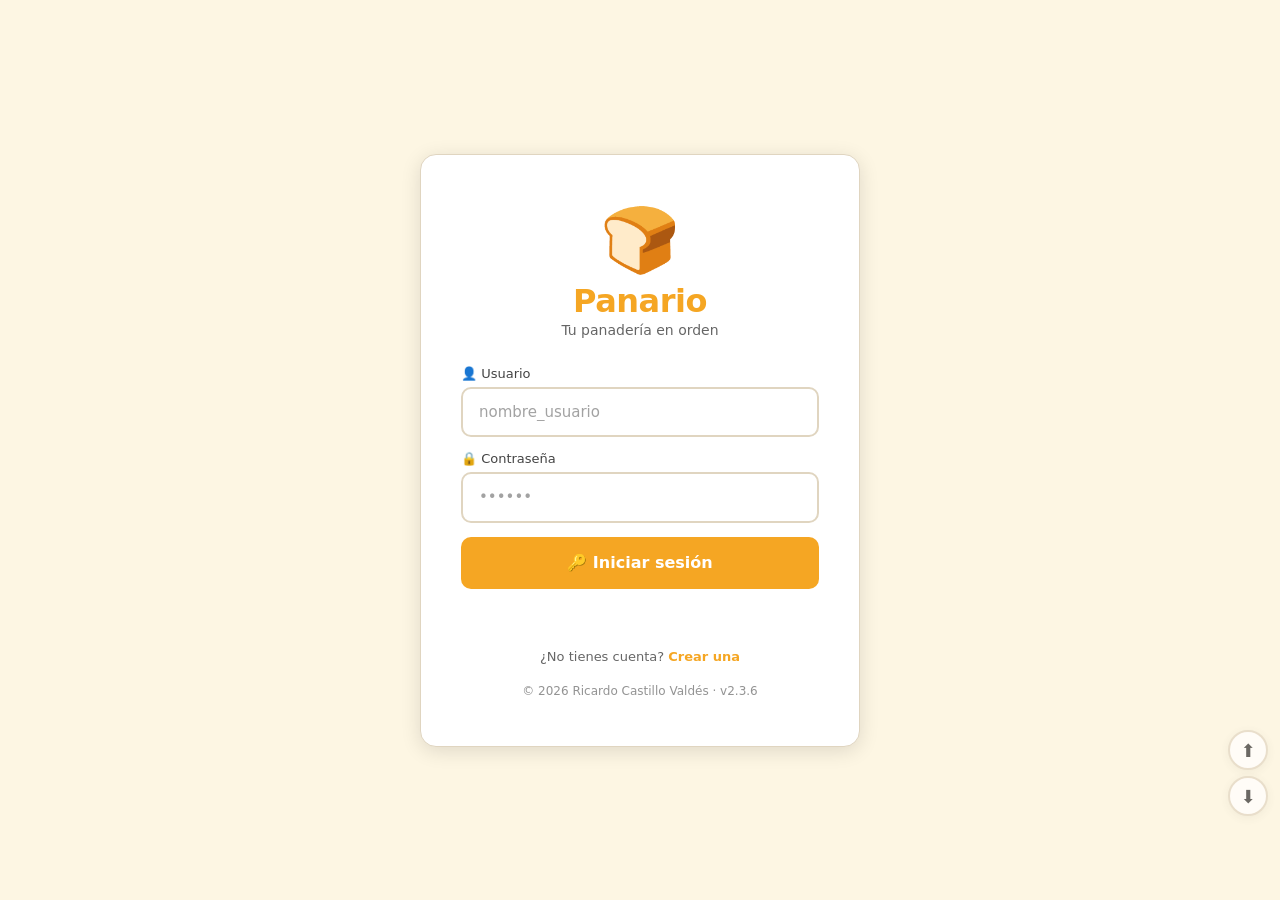
==== commit 7f723d9a: "v2.3.6" ====
--- a/index.html
+++ b/index.html
@@ -1,601 +1,391 @@
 <!DOCTYPE html>
-<html lang="es" data-theme="light">
+<html lang="es">
 <head>
     <meta charset="UTF-8">
-    
-    <!-- ============================================================ -->
-    <!-- VIEWPORT CORREGIDO                                           -->
-    <!-- ============================================================ -->
-    <!-- Se ELIMINA: maximum-scale=1.0 y user-scalable=no             -->
-    <!-- Motivo: rompen iframes en móvil y afectan accesibilidad.     -->
-    <!-- Se MANTIENE: viewport-fit=cover para safe-area en iOS.       -->
-    <!-- ============================================================ -->
-    <meta name="viewport" content="width=device-width, initial-scale=1.0, viewport-fit=cover">
-    
-    <!-- ============================================================ -->
-    <!-- 📑 TÍTULO DINÁMICO                                            -->
-    <!-- El título se actualiza desde app.js cuando el usuario se      -->
-    <!-- loguea. Formato: "Panadería La Esquina - Panario"            -->
-    <!-- ============================================================ -->
+    <meta name="viewport" content="width=device-width, initial-scale=1.0, maximum-scale=5.0, viewport-fit=cover">
+    <meta http-equiv="X-UA-Compatible" content="IE=edge">
+    
+    <!-- ============================================================
+         🆕 v2.3.6: METADATOS DE LA APP
+         ============================================================ -->
+    <meta name="app-version" content="2.3.6">
+    <meta name="description" content="Panario - Sistema de gestión para panadería artesanal. Offline-first, multiusuario.">
+    <meta name="author" content="Ricardo Castillo Valdés">
+    <meta name="theme-color" content="#f5a623">
+    <meta name="apple-mobile-web-app-capable" content="yes">
+    <meta name="apple-mobile-web-app-status-bar-style" content="default">
+    <meta name="apple-mobile-web-app-title" content="Panario">
+    <meta name="mobile-web-app-capable" content="yes">
+    <meta name="format-detection" content="telephone=no">
+    
+    <!-- Open Graph -->
+    <meta property="og:title" content="Panario - Sistema de Gestión">
+    <meta property="og:description" content="Sistema de gestión para panadería artesanal. Offline-first.">
+    <meta property="og:type" content="website">
+    <meta property="og:image" content="./assets/icon-512.png">
+    
+    <!-- Twitter Card -->
+    <meta name="twitter:card" content="summary_large_image">
+    <meta name="twitter:title" content="Panario - Sistema de Gestión">
+    <meta name="twitter:description" content="Sistema de gestión para panadería artesanal. Offline-first.">
+    <meta name="twitter:image" content="./assets/icon-512.png">
+    
     <title>Panario - Panadería Artesanal</title>
-    <meta name="app-version" content="2.2.0">
-    <meta name="app-build" content="20260923">
-    
-    <!-- ============================================================ -->
-    <!-- 📱 ICONOS Y FAVICON                                          -->
-    <!-- ============================================================ -->
-    <link rel="shortcut icon" href="favicon.ico" type="image/x-icon">
-    <link rel="icon" href="favicon.ico" type="image/x-icon">
+    
+    <!-- ============================================================
+         FAVICONS
+         ============================================================ -->
+    <link rel="icon" type="image/x-icon" href="favicon.ico">
     <link rel="icon" type="image/png" sizes="16x16" href="favicon16.ico">
     <link rel="icon" type="image/png" sizes="32x32" href="favicon32.ico">
-    <link rel="apple-touch-icon" href="assets/icon-192.png">
-    
-    <!-- ============================================================ -->
-    <!-- 📱 PWA                                                       -->
-    <!-- ============================================================ -->
-    <link rel="manifest" href="manifest.json">
-    <meta name="theme-color" content="#f5a623">
-    <meta name="apple-mobile-web-app-capable" content="yes">
-    <meta name="apple-mobile-web-app-status-bar-style" content="black-translucent">
-    <meta name="apple-mobile-web-app-title" content="Panario">
-    
-    <!-- ============================================================ -->
-    <!-- 📦 ESTILOS                                                   -->
-    <!-- ============================================================ -->
-    <link rel="stylesheet" href="css/style.css">
-    
+    <link rel="apple-touch-icon" href="./assets/icon-192.png">
+    
+    <!-- ============================================================
+         MANIFEST PWA
+         ============================================================ -->
+    <link rel="manifest" href="./manifest.json">
+    
+    <!-- ============================================================
+         ESTILOS
+         ============================================================ -->
+    <link rel="stylesheet" href="./css/style.css">
+    
+    <!-- ============================================================
+         PRELOAD DE ASSETS CRÍTICOS
+         ============================================================ -->
+    <link rel="preload" href="./lib/sql-wasm.wasm" as="fetch" type="application/wasm" crossorigin>
+    <link rel="preload" href="./js/app.js" as="script">
+    <link rel="preload" href="./js/db.js" as="script">
+    
+    <!-- ============================================================
+         SCRIPTS - LIBRERÍAS EXTERNAS (deben ir PRIMERO)
+         ============================================================ -->
+    <script src="./lib/sql-wasm.js"></script>
+    <script src="./lib/qrcode.js"></script>
 </head>
 <body>
-    <!-- ============================================================ -->
-    <!-- PANTALLA DE LOGIN/REGISTRO                                   -->
-    <!-- ============================================================ -->
+
+    <!-- ============================================================
+         PANTALLA DE LOGIN/REGISTRO
+         ============================================================ -->
     <div id="authScreen" class="screen active">
         <div class="auth-wrapper">
             <div class="auth-container">
                 <div class="auth-header">
-                    <div class="logo">🍞</div>
+                    <span class="logo">🍞</span>
                     <h1>Panario</h1>
                     <p class="subtitle">Tu panadería en orden</p>
                 </div>
                 
-                <div id="loginForm" class="auth-form">
+                <!-- LOGIN FORM -->
+                <form id="loginForm" class="auth-form" style="display: flex;">
                     <div class="form-group">
                         <label for="loginUser">👤 Usuario</label>
-                        <input type="text" id="loginUser" placeholder="Ej: richard_pan" autocomplete="username">
+                        <input type="text" id="loginUser" placeholder="nombre_usuario" autocomplete="username" required>
                     </div>
                     <div class="form-group">
                         <label for="loginPass">🔒 Contraseña</label>
-                        <input type="password" id="loginPass" placeholder="••••••••" autocomplete="current-password">
-                    </div>
-                    <button id="loginBtn" class="btn primary">Iniciar sesión</button>
-                    <button id="showRegisterBtn" class="btn secondary">📝 Registrarme</button>
+                        <input type="password" id="loginPass" placeholder="••••••" autocomplete="current-password" required>
+                    </div>
+                    <button type="button" id="loginBtn" class="btn primary">🔑 Iniciar sesión</button>
                     <div id="loginError" class="error"></div>
-                </div>
-
-                <div id="registerForm" class="auth-form" style="display:none">
+                    <p style="text-align: center; font-size: 13px; color: var(--text-light); margin-top: 8px;">
+                        ¿No tienes cuenta?
+                        <span id="showRegisterBtn" style="color: var(--primary); cursor: pointer; font-weight: 600;">Crear una</span>
+                    </p>
+                </form>
+                
+                <!-- REGISTER FORM -->
+                <form id="registerForm" class="auth-form" style="display: none;">
                     <div class="form-group">
                         <label for="regUser">👤 Usuario</label>
-                        <input type="text" id="regUser" placeholder="Elige un nombre de usuario" autocomplete="username">
+                        <input type="text" id="regUser" placeholder="nombre_usuario" autocomplete="username" required>
                     </div>
                     <div class="form-group">
                         <label for="regPass">🔒 Contraseña</label>
-                        <input type="password" id="regPass" placeholder="Mínimo 4 caracteres" autocomplete="new-password">
+                        <input type="password" id="regPass" placeholder="Mínimo 4 caracteres" autocomplete="new-password" required>
                     </div>
                     <div class="form-group">
                         <label for="regName">📛 Nombre completo</label>
-                        <input type="text" id="regName" placeholder="Tu nombre y apellidos">
-                    </div>
-                    
-                    <!-- SELECCIÓN DE MODO DE NEGOCIO -->
+                        <input type="text" id="regName" placeholder="Tu nombre" required>
+                    </div>
+                    
+                    <!-- Selección de modo de negocio -->
                     <div class="form-group">
                         <label>🏢 Modo de negocio</label>
-                        <div style="display: flex; gap: 8px; flex-wrap: wrap;">
-                            <label class="negocio-mode-option" 
-                                   style="flex: 1; min-width: 120px; padding: 10px 12px; border-radius: 10px; border: 2px solid var(--primary); cursor: pointer; text-align: center; background: var(--primary-light); transition: all 0.2s;"
-                                   onclick="selectNegocioMode('crear')">
-                                <input type="radio" name="negocioMode" value="crear" checked style="display: none;">
-                                <div style="font-size: 24px; margin-bottom: 4px;">🆕</div>
-                                <div style="font-size: 13px; font-weight: 600;">Crear negocio</div>
-                                <div style="font-size: 10px; color: var(--text-light);">Soy el administrador</div>
+                        <div style="display: flex; gap: 8px; margin-top: 4px;">
+                            <label class="negocio-mode-option" onclick="selectNegocioMode('crear')" 
+                                   style="flex: 1; display: flex; align-items: center; gap: 6px; padding: 8px 12px; background: var(--primary-light); border: 2px solid var(--primary); border-radius: 8px; cursor: pointer; transition: all 0.2s;">
+                                <input type="radio" name="negocioMode" value="crear" checked style="cursor: pointer;">
+                                <span style="font-size: 13px;">✨ Crear nuevo</span>
                             </label>
-                            <label class="negocio-mode-option"
-                                   style="flex: 1; min-width: 120px; padding: 10px 12px; border-radius: 10px; border: 2px solid var(--border-color); cursor: pointer; text-align: center; background: var(--bg); transition: all 0.2s;"
-                                   onclick="selectNegocioMode('unirse')">
-                                <input type="radio" name="negocioMode" value="unirse" style="display: none;">
-                                <div style="font-size: 24px; margin-bottom: 4px;">🔗</div>
-                                <div style="font-size: 13px; font-weight: 600;">Unirme a uno</div>
-                                <div style="font-size: 10px; color: var(--text-light);">Tengo un código</div>
+                            <label class="negocio-mode-option" onclick="selectNegocioMode('unirse')" 
+                                   style="flex: 1; display: flex; align-items: center; gap: 6px; padding: 8px 12px; background: var(--bg); border: 2px solid var(--border-color); border-radius: 8px; cursor: pointer; transition: all 0.2s;">
+                                <input type="radio" name="negocioMode" value="unirse" style="cursor: pointer;">
+                                <span style="font-size: 13px;">🔗 Unirme</span>
                             </label>
                         </div>
                     </div>
                     
-                    <!-- Campo para NOMBRE DEL NEGOCIO (visible si "crear") -->
+                    <!-- Nombre del negocio (modo crear) -->
                     <div class="form-group" id="negocio-name-group">
                         <label for="regBusiness">🏪 Nombre del negocio</label>
-                        <input type="text" id="regBusiness" placeholder="Ej: Panadería La Esquina">
-                    </div>
-                    
-                    <!-- Campo para CÓDIGO DE INVITACIÓN (visible si "unirse") -->
+                        <input type="text" id="regBusiness" placeholder="Ej: Panadería El Trigal">
+                    </div>
+                    
+                    <!-- Código de invitación (modo unirse) -->
                     <div class="form-group" id="negocio-code-group" style="display: none;">
                         <label for="regCodigo">🔑 Código de invitación</label>
-                        <input type="text" id="regCodigo" placeholder="Ej: ABC12345" maxlength="8" 
-                               style="text-transform: uppercase; letter-spacing: 2px; font-weight: 600;"
+                        <input type="text" id="regCodigo" placeholder="ABC12345" maxlength="8" 
+                               style="text-transform: uppercase; letter-spacing: 2px; text-align: center; font-weight: 600;"
                                oninput="previewNegocio(this.value)">
                         <div id="negocio-preview" style="margin-top: 6px; font-size: 12px;"></div>
-                        <small style="font-size: 11px; color: var(--text-light);">Pídele el código al administrador del negocio</small>
-                    </div>
-                    
-                    <button id="registerBtn" class="btn primary">Crear cuenta</button>
-                    <button id="showLoginBtn" class="btn secondary">← Ya tengo cuenta</button>
+                    </div>
+                    
+                    <button type="button" id="registerBtn" class="btn primary">✨ Crear cuenta</button>
                     <div id="registerError" class="error"></div>
-                </div>
-
+                    <p style="text-align: center; font-size: 13px; color: var(--text-light); margin-top: 8px;">
+                        ¿Ya tienes cuenta?
+                        <span id="showLoginBtn" style="color: var(--primary); cursor: pointer; font-weight: 600;">Iniciar sesión</span>
+                    </p>
+                </form>
+                
                 <div class="auth-footer">
-                    <small>💾 Datos guardados localmente en tu dispositivo</small>
+                    © 2026 Ricardo Castillo Valdés · v2.3.6
                 </div>
             </div>
         </div>
     </div>
 
-    <!-- ============================================================ -->
-    <!-- APP PRINCIPAL (LOGUEADO)                                     -->
-    <!-- ============================================================ -->
+    <!-- ============================================================
+         PANTALLA PRINCIPAL DE LA APP
+         ============================================================ -->
     <div id="appScreen" class="screen">
         <!-- HEADER -->
         <header>
-            <!-- 
-              Logo clickeable → ir al Dashboard
-              El atributo id="appHeaderTitle" permite que app.js lo modifique.
-              Al hacer clic, se navega al Dashboard (Panel de Control).
-              Fallback: "🍞 Panario" si no hay negocio asignado.
-            -->
-            <h1 id="appHeaderTitle" 
-                title="Ir al Panel de Control" 
-                onclick="window.navigate('dashboard')"
-                onmouseover="this.style.opacity='0.8'" 
-                onmouseout="this.style.opacity='1'"
-                style="cursor: pointer; user-select: none; transition: opacity 0.2s;">🍞 Panario</h1>
-            <div style="display: flex; align-items: center; gap: 8px; position: relative;">
-                
-                <!-- 🔔 CAMPANITA DE NOTIFICACIONES -->
-                <div id="notification-bell" 
-                     onclick="window.NotificationsModule?.showNotificationsModal()" 
-                     style="position: relative; display: inline-flex; align-items: center; justify-content: center; cursor: pointer; font-size: 22px; padding: 4px 8px; border-radius: 8px; transition: all 0.2s; color: var(--text); user-select: none;"
-                     onmouseover="this.style.background='var(--bg)'" 
-                     onmouseout="this.style.background='transparent'"
-                     title="Notificaciones">
-                    <span style="font-size: 22px; line-height: 1;">🔔</span>
-                    <span id="bell-badge" style="position: absolute; top: -2px; right: -4px; background: #ef4444; color: #fff; font-size: 10px; font-weight: 700; min-width: 18px; height: 18px; border-radius: 50%; display: none; align-items: center; justify-content: center; padding: 0 4px; border: 2px solid var(--bg-card); box-shadow: 0 2px 4px rgba(0,0,0,0.2); line-height: 1; font-family: system-ui, -apple-system, sans-serif;">0</span>
-                </div>
-                
-                <!-- ❓ BOTÓN DE AYUDA -->
-                <div id="help-button" 
-                     onclick="if(window.HelpModule && window.HelpModule.showHelpMenu) window.HelpModule.showHelpMenu(); else if(window.showHelpMenu) window.showHelpMenu(); else window.showToast('❓ Centro de ayuda no disponible', 'warning', 3000);" 
-                     style="cursor: pointer; font-size: 20px; padding: 4px 8px; border-radius: 8px; transition: all 0.2s; color: var(--text);" 
-                     title="Centro de Ayuda"
-                     onmouseover="this.style.background='var(--bg)'" 
-                     onmouseout="this.style.background='transparent'">
-                    ❓
-                </div>
-                
-                <!-- AVATAR Y NOMBRE DE USUARIO -->
-                <span id="userDisplay" onclick="toggleUserMenu()" style="cursor: pointer; display: flex; align-items: center; gap: 6px; padding: 4px 10px; border-radius: 20px; background: var(--bg); border: 1px solid var(--border-color); transition: all 0.2s;">
-                    👤 <span id="userNameDisplay">Usuario</span>
-                </span>
-                
-                <!-- BOTÓN DE CERRAR SESIÓN -->
-                <button id="logoutHeaderBtn" onclick="handleLogout()" class="icon-btn" title="Cerrar sesión" style="background: none; border: none; font-size: 22px; cursor: pointer; padding: 4px 8px; border-radius: 8px; transition: background 0.2s; color: var(--text); display: flex; align-items: center; gap: 4px;">
-                    🚪
-                </button>
+            <h1>🍞 Panario</h1>
+            <span id="userDisplay" onclick="toggleUserMenu()">👤 Usuario</span>
+            <button class="icon-btn" onclick="showNotificationsModal()" title="Notificaciones" 
+                    style="position: relative;">
+                🔔
+                <span id="notificationBadge" 
+                      style="display: none; position: absolute; top: -2px; right: -2px; 
+                             background: var(--danger); color: #fff; font-size: 10px; 
+                             font-weight: 700; padding: 1px 5px; border-radius: 10px; 
+                             min-width: 16px; text-align: center;">0</span>
+            </button>
+            <button class="icon-btn" onclick="showHelpMenu()" title="Ayuda">❓</button>
+        </header>
+        
+        <!-- MENÚ DE USUARIO -->
+        <div id="userMenu" 
+             style="display: none; position: fixed; top: 60px; right: 16px; 
+                    background: var(--bg-card); border-radius: var(--radius); 
+                    box-shadow: var(--shadow-hover); padding: 8px; min-width: 200px; 
+                    z-index: 9999;">
+            <div style="padding: 8px 12px; border-bottom: 1px solid var(--border-color);">
+                <div id="menuUserName" style="font-weight: 600; font-size: 14px;">Usuario</div>
+                <div id="menuUserEmail" style="font-size: 11px; color: var(--text-light);">correo@ejemplo.com</div>
             </div>
-        </header>
-
-        <!-- MENÚ DE USUARIO -->
-        <div id="userMenu" style="display: none; position: fixed; top: 60px; right: 16px; background: var(--bg-card); border-radius: var(--radius); box-shadow: 0 8px 30px rgba(0,0,0,0.2); border: 1px solid var(--border-color); min-width: 200px; z-index: 9999; overflow: hidden;">
-            <div style="padding: 12px 16px; border-bottom: 1px solid var(--border-color);">
-                <div style="font-weight: 600; font-size: 14px;" id="menuUserName">Usuario</div>
-                <div style="font-size: 12px; color: var(--text-light);" id="menuUserEmail">usuario@email.com</div>
+            <button onclick="window.navigate('profile'); toggleUserMenu();" 
+                    style="display: block; width: 100%; text-align: left; padding: 10px 12px; 
+                           background: none; border: none; cursor: pointer; font-size: 14px; 
+                           border-radius: 6px; transition: background 0.2s;">
+                👤 Mi Perfil
+            </button>
+            <button onclick="window.navigate('settings'); toggleUserMenu();" 
+                    style="display: block; width: 100%; text-align: left; padding: 10px 12px; 
+                           background: none; border: none; cursor: pointer; font-size: 14px; 
+                           border-radius: 6px; transition: background 0.2s;">
+                ⚙️ Herramientas
+            </button>
+            <button onclick="handleLogout()" 
+                    style="display: block; width: 100%; text-align: left; padding: 10px 12px; 
+                           background: none; border: none; cursor: pointer; font-size: 14px; 
+                           color: var(--danger); border-radius: 6px; transition: background 0.2s;">
+                🚪 Cerrar sesión
+            </button>
+        </div>
+        
+        <!-- CONTENIDO PRINCIPAL -->
+        <main id="mainContent">
+            <div class="card">
+                <h2>⏳ Cargando...</h2>
+                <p>Inicializando la aplicación...</p>
             </div>
-            <div style="padding: 8px 0;">
-                <button onclick="window.navigate('profile'); document.getElementById('userMenu').style.display='none'" style="display: flex; align-items: center; gap: 10px; width: 100%; padding: 8px 16px; border: none; background: none; cursor: pointer; font-size: 14px; color: var(--text); transition: background 0.2s;" onmouseover="this.style.background='var(--bg)'" onmouseout="this.style.background='none'">
-                    👤 Mi Perfil
-                </button>
-                <button onclick="handleLogout()" style="display: flex; align-items: center; gap: 10px; width: 100%; padding: 8px 16px; border: none; background: none; cursor: pointer; font-size: 14px; color: #ef4444; transition: background 0.2s;" onmouseover="this.style.background='var(--bg)'" onmouseout="this.style.background='none'">
-                    🚪 Cerrar sesión
-                </button>
-            </div>
-        </div>
-
-        <!-- CONTENIDO DINÁMICO -->
-        <main id="mainContent">
-            <!-- Se carga por JS -->
         </main>
-
-        <!-- MENÚ INFERIOR -->
+        
+        <!-- BOTTOM NAVIGATION -->
         <nav class="bottom-nav">
-            <button class="nav-item active" data-section="dashboard" title="Panel">📊</button>
+            <button class="nav-item active" data-section="dashboard" title="Panel de control">📊</button>
             <button class="nav-item" data-section="orders" title="Pedidos">📋</button>
             <button class="nav-item" data-section="insumos" title="Insumos">🛒</button>
             <button class="nav-item" data-section="recipes" title="Recetas">📖</button>
             <button class="nav-item" data-section="productos" title="Productos">🏷️</button>
             <button class="nav-item" data-section="sales" title="Ventas">💰</button>
             <button class="nav-item" data-section="settings" title="Herramientas">⚙️</button>
-            <button class="nav-item" data-section="profile" title="Perfil">👤</button>
         </nav>
     </div>
 
-    <!-- ============================================================ -->
-    <!-- 📦 CARGAR SQLITE (SQL.js) - LOCAL                            -->
-    <!-- ============================================================ -->
-    <script src="lib/sql-wasm.js"></script>
-    
-    <!-- ============================================================ -->
-    <!-- 📦 CARGAR LIBRERÍA QRCODE - LOCAL                            -->
-    <!-- ============================================================ -->
-    <script src="lib/qrcode.js"></script>
-    
-    <!-- ============================================================ -->
-    <!-- 📦 SCRIPTS DE PANARIO - TODOS LOS MÓDULOS                    -->
-    <!-- ============================================================ -->
-    
-    <!-- Módulo de modales (DEBE IR PRIMERO) -->
-    <script src="js/modal.js"></script>
+    <!-- ============================================================
+         SCRIPTS - MÓDULOS CORE (deben ir ANTES que los módulos que los usan)
+         ============================================================ -->
     
     <!-- Módulos base -->
-    <script src="js/db.js"></script>
-    <script src="js/auth.js"></script>
-    <script src="js/theme.js"></script>
-    <script src="js/profile.js"></script>
-    
-    <!-- Módulo de notificaciones -->
-    <script src="js/notifications.js"></script>
-    
-    <!-- Módulo de corriente (utilidades compartidas) -->
-    <script src="js/corriente-utils.js"></script>
-    
-    <!-- Módulo de pedidos -->
-    <script src="js/orders.js"></script>
-    <script src="js/ui-orders.js"></script>
-    
-    <!-- Módulo de insumos -->
-    <script src="js/ui-insumos.js"></script>
-    
-    <!-- Módulo de recetas -->
-    <script src="js/recipes.js"></script>
-    <script src="js/ui-recipes.js"></script>
-    
-    <!-- Módulo de productos -->
-    <script src="js/ui-productos.js"></script>
-    
-    <!-- Módulo de ventas -->
-    <script src="js/sales.js"></script>
-    <script src="js/ui-sales.js"></script>
-    
-    <!-- Módulo de dashboard -->
-    <script src="js/dashboard.js"></script>
-    
-    <!-- Módulo de herramientas -->
-    <script src="js/ui-settings.js"></script>
-    
-    <!-- Módulo de reportes -->
-    <script src="js/reports.js"></script>
-    
-    <!-- Módulo de premios (FASE 12) -->
-    <script src="js/rewards.js"></script>
-    
-    <!-- Módulo de ayuda -->
-    <script src="js/help.js"></script>
-    
-    <!-- Controlador principal (siempre al final) -->
-    <script src="js/app.js"></script>
-
-    <!-- ============================================================ -->
-    <!-- 🆕 SERVICE WORKER - REGISTRO Y ACTUALIZACIÓN                 -->
-    <!-- ============================================================ -->
+    <script src="./js/modal.js"></script>
+    <script src="./js/db.js"></script>
+    <script src="./js/auth.js"></script>
+    <script src="./js/theme.js"></script>
+    <script src="./js/profile.js"></script>
+    
+    <!-- Módulos auxiliares -->
+    <script src="./js/notifications.js"></script>
+    <script src="./js/corriente-utils.js"></script>
+    
+    <!-- Módulos de lógica + UI -->
+    <script src="./js/orders.js"></script>
+    <script src="./js/ui-orders.js"></script>
+    <script src="./js/ui-insumos.js"></script>
+    <script src="./js/recipes.js"></script>
+    <script src="./js/ui-recipes.js"></script>
+    <script src="./js/ui-productos.js"></script>
+    <script src="./js/sales.js"></script>
+    <script src="./js/ui-sales.js"></script>
+    <script src="./js/dashboard.js"></script>
+    <script src="./js/ui-settings.js"></script>
+    <script src="./js/reports.js"></script>
+    <script src="./js/rewards.js"></script>
+    <script src="./js/help.js"></script>
+    
+    <!-- Controlador principal (SIEMPRE AL FINAL) -->
+    <script src="./js/app.js"></script>
+    
+    <!-- ============================================================
+         REGISTRO DEL SERVICE WORKER
+         ============================================================ -->
     <script>
-    // ============================================================
-    // SERVICE WORKER REGISTRATION - Panario v2.2.0
-    // ============================================================
-    // Registra el SW con ruta RELATIVA (./sw.js) para que funcione
-    // tanto en localhost como en GitHub Pages (subcarpeta).
-    //
-    // - Detecta nuevas versiones del SW y avisa al usuario.
-    // - Maneja errores sin bloquear la app.
-    // - Solo registra en contextos seguros (HTTPS o localhost).
-    // - Escucha mensajes CACHE_REPAIRED_START/END
-    // ============================================================
-    
-    (function() {
-        'use strict';
-        
-        // ============================================================
-        // VERIFICAR SOPORTE
-        // ============================================================
-        if (!('serviceWorker' in navigator)) {
-            console.log('ℹ️ Service Worker no soportado en este navegador');
-            return;
-        }
-        
-        // ============================================================
-        // VERIFICAR CONTEXTO SEGURO
-        // ============================================================
-        const isSecureContext = (
-            window.location.protocol === 'https:' ||
-            window.location.hostname === 'localhost' ||
-            window.location.hostname === '127.0.0.1' ||
-            window.location.hostname === '[::1]'
-        );
-        
-        if (!isSecureContext) {
-            console.log('ℹ️ Service Worker solo se registra en HTTPS o localhost');
-            return;
-        }
-        
-        // ============================================================
-        // REGISTRAR SERVICE WORKER
-        // ============================================================
-        window.addEventListener('load', function() {
-            navigator.serviceWorker.register('./sw.js', {
-                scope: './'
-            })
-            .then(function(registration) {
-                console.log('✅ Service Worker registrado correctamente');
-                console.log('   📍 Scope:', registration.scope);
-                
-                // ============================================================
-                // ESCUCHAR MENSAJES DEL SW
-                // ============================================================
-                navigator.serviceWorker.addEventListener('message', function(event) {
-                    if (!event.data) return;
-                    
-                    // ---- CACHE_REPAIRED_START ----
-                    if (event.data.type === 'CACHE_REPAIRED_START') {
-                        console.log(`🔧 SW: Iniciando reparación de caché (${event.data.total} assets)...`);
-                        if (window.showToast) {
-                            window.showToast(
-                                `🔧 Reparando caché (${event.data.total} archivos)...`,
-                                'info',
-                                3000
-                            );
-                        }
-                    }
-                    
-                    // ---- CACHE_REPAIRED_END ----
-                    if (event.data.type === 'CACHE_REPAIRED_END') {
-                        console.log(`✅ SW: Caché reparado (${event.data.downloaded} OK, ${event.data.failed} fallidos)`);
-                        if (window.showToast) {
-                            if (event.data.failed === 0) {
-                                window.showToast(
-                                    `✅ Caché reparado correctamente (${event.data.downloaded} archivos)`,
-                                    'success',
-                                    4000
-                                );
-                            } else {
-                                window.showToast(
-                                    `⚠️ Caché parcialmente reparado (${event.data.downloaded} OK, ${event.data.failed} fallidos)`,
-                                    'warning',
-                                    5000
-                                );
-                            }
-                        }
-                    }
-                    
-                    // ---- CACHE_REPAIRED (compatibilidad v2.1.10) ----
-                    if (event.data.type === 'CACHE_REPAIRED') {
-                        console.log(`✅ SW: Caché reparado (compatibilidad v2.1.10)`);
-                    }
-                    
-                    // ---- INTEGRITY_RESULT ----
-                    if (event.data.type === 'INTEGRITY_RESULT') {
-                        console.log(`🔍 SW: Integridad verificada:`, event.data);
-                    }
-                });
-                
-                // ============================================================
-                // DETECTAR ACTUALIZACIONES DEL SERVICE WORKER
-                // ============================================================
-                registration.addEventListener('updatefound', function() {
-                    const newWorker = registration.installing;
-                    if (!newWorker) return;
-                    
-                    console.log('🔄 Nueva versión del SW detectada, instalando...');
-                    
-                    newWorker.addEventListener('statechange', function() {
-                        if (newWorker.state === 'installed' && navigator.serviceWorker.controller) {
-                            console.log('✨ Nueva versión lista. Mostrando aviso al usuario.');
+        (function() {
+            const SW_VERSION = '2.3.6';
+            
+            if ('serviceWorker' in navigator) {
+                window.addEventListener('load', function() {
+                    navigator.serviceWorker.register('./sw.js', { scope: './' })
+                        .then(function(registration) {
+                            console.log('✅ Service Worker registrado correctamente');
+                            console.log('   📦 Scope:', registration.scope);
                             
-                            setTimeout(function() {
-                                if (window.ModalModule && window.ModalModule.showConfirm) {
-                                    window.ModalModule.showConfirm({
-                                        title: '✨ Actualización disponible',
-                                        message: 'Hay una nueva versión de Panario disponible.\n\n¿Quieres actualizar ahora?\n\nSe recargará la página.',
-                                        confirmText: '🔄 Sí, actualizar',
-                                        cancelText: '⏰ Más tarde',
-                                        icon: '✨',
-                                        confirmColor: '#f5a623'
-                                    }).then(function(confirm) {
-                                        if (confirm) {
-                                            newWorker.postMessage({ type: 'SKIP_WAITING' });
-                                            
-                                            let refreshing = false;
-                                            navigator.serviceWorker.addEventListener('controllerchange', function() {
-                                                if (refreshing) return;
-                                                refreshing = true;
-                                                window.location.reload();
-                                            });
-                                            
-                                            setTimeout(function() {
-                                                if (!refreshing) {
-                                                    refreshing = true;
-                                                    window.location.reload();
-                                                }
-                                            }, 3000);
-                                        }
-                                    });
-                                } else if (window.confirm) {
-                                    if (window.confirm('✨ Nueva versión de Panario disponible.\n\n¿Actualizar ahora?')) {
-                                        newWorker.postMessage({ type: 'SKIP_WAITING' });
-                                        setTimeout(function() {
-                                            window.location.reload();
-                                        }, 500);
+                            // Detectar actualizaciones
+                            registration.addEventListener('updatefound', function() {
+                                const newWorker = registration.installing;
+                                console.log('🔄 Nueva versión del SW detectada. Instalando...');
+                                
+                                newWorker.addEventListener('statechange', function() {
+                                    if (newWorker.state === 'installed' && navigator.serviceWorker.controller) {
+                                        console.log('✨ Actualización disponible');
+                                        showUpdateNotification();
                                     }
-                                }
-                            }, 1500);
+                                });
+                            });
+                        })
+                        .catch(function(error) {
+                            console.error('❌ Error registrando Service Worker:', error);
+                        });
+                    
+                    // Escuchar mensajes del SW
+                    navigator.serviceWorker.addEventListener('message', function(event) {
+                        if (event.data && event.data.type === 'SW_ACTIVATED') {
+                            console.log(`📦 SW v${event.data.version} activado`);
                         }
                     });
                 });
                 
-                // ============================================================
-                // VERIFICAR ACTUALIZACIONES CADA 30 MINUTOS
-                // ============================================================
-                setInterval(function() {
-                    registration.update().catch(function(err) {
-                        // Silenciar errores de actualización
-                    });
-                }, 30 * 60 * 1000);
-                
-                // ============================================================
-                // VERIFICAR ACTUALIZACIONES AL VOLVER A LA PESTAÑA
-                // ============================================================
-                document.addEventListener('visibilitychange', function() {
-                    if (document.visibilityState === 'visible') {
-                        registration.update().catch(function() {});
-                    }
+                // Detectar cuando el SW toma el control
+                let refreshing = false;
+                navigator.serviceWorker.addEventListener('controllerchange', function() {
+                    if (refreshing) return;
+                    refreshing = true;
+                    console.log('🔄 Service Worker actualizado, recargando...');
+                    window.location.reload();
                 });
-                
-            })
-            .catch(function(error) {
-                console.warn('⚠️ Error registrando Service Worker:', error.message);
-                console.warn('   La app funcionará sin modo offline.');
+            } else {
+                console.warn('⚠️ Service Workers no soportados en este navegador');
+            }
+            
+            // ============================================================
+            // NOTIFICACIÓN DE ACTUALIZACIÓN DISPONIBLE
+            // ============================================================
+            
+            function showUpdateNotification() {
+                const existing = document.getElementById('sw-update-notification');
+                if (existing) return;
+                
+                const notification = document.createElement('div');
+                notification.id = 'sw-update-notification';
+                notification.style.cssText = `
+                    position: fixed; bottom: 80px; left: 50%; transform: translateX(-50%);
+                    background: var(--bg-card); border: 2px solid var(--primary);
+                    border-radius: 12px; padding: 12px 16px;
+                    box-shadow: 0 8px 24px rgba(0,0,0,0.2);
+                    z-index: 9999999; max-width: 90%; display: flex;
+                    align-items: center; gap: 12px;
+                    animation: slideDown 0.3s ease;
+                `;
+                
+                notification.innerHTML = `
+                    <span style="font-size: 20px;">✨</span>
+                    <div style="flex: 1;">
+                        <div style="font-weight: 600; font-size: 14px;">Actualización disponible</div>
+                        <div style="font-size: 12px; color: var(--text-light);">Panario v${SW_VERSION}</div>
+                    </div>
+                    <button onclick="updateServiceWorker()" 
+                            style="padding: 6px 14px; background: var(--primary); color: #fff; 
+                                   border: none; border-radius: 8px; cursor: pointer; 
+                                   font-weight: 600; font-size: 13px;">
+                        Actualizar
+                    </button>
+                `;
+                
+                document.body.appendChild(notification);
+            }
+            
+            window.updateServiceWorker = function() {
+                const notification = document.getElementById('sw-update-notification');
+                if (notification) notification.remove();
+                
+                if (navigator.serviceWorker.controller) {
+                    navigator.serviceWorker.controller.postMessage({ type: 'SKIP_WAITING' });
+                } else {
+                    window.location.reload();
+                }
+            };
+            
+            // ============================================================
+            // DETECCIÓN DE ESTADO ONLINE/OFFLINE
+            // ============================================================
+            
+            window.addEventListener('online', function() {
+                console.log('🌐 Conexión restaurada');
+                if (window.showToast) {
+                    window.showToast('✅ Conexión restaurada', 'success', 2000);
+                }
             });
-        });
-        
-        // ============================================================
-        // MANEJO DE CAMBIOS DE CONTROLADOR
-        // ============================================================
-        let refreshing = false;
-        navigator.serviceWorker.addEventListener('controllerchange', function() {
-            if (refreshing) return;
-            console.log('🔧 Service Worker ahora controla la página');
-        });
-        
-        // ============================================================
-        // VERIFICAR SI HAY ACTUALIZACIONES PENDIENTES AL CARGAR
-        // ============================================================
-        navigator.serviceWorker.ready.then(function(registration) {
-            console.log('✅ Service Worker listo');
-            console.log('   📦 Scope:', registration.scope);
-            console.log('   🎯 Estado:', registration.active ? 'activo' : 'inactivo');
-        });
-        
-    })();
-    
-    // ============================================================
-    // PROCESAR PARÁMETRO ?section= DE LA URL (Shortcuts del manifest)
-    // ============================================================
-    (function() {
-        const urlParams = new URLSearchParams(window.location.search);
-        const sectionParam = urlParams.get('section');
-        
-        if (sectionParam) {
-            console.log('🧭 Sección solicitada por URL:', sectionParam);
-            
-            window._pendingSection = sectionParam;
-            
-            const cleanUrl = window.location.pathname;
-            window.history.replaceState({}, document.title, cleanUrl);
-            
-            document.addEventListener('panario:logged-in', function() {
-                setTimeout(function() {
-                    if (window._pendingSection && window.navigate) {
-                        console.log('🧭 Navegando a sección pendiente:', window._pendingSection);
-                        window.navigate(window._pendingSection);
-                        window._pendingSection = null;
-                    }
-                }, 500);
+            
+            window.addEventListener('offline', function() {
+                console.log('📴 Sin conexión a internet');
+                if (window.showToast) {
+                    window.showToast('📴 Trabajando sin conexión', 'warning', 3000);
+                }
             });
-        }
-    })();
-    
-    // ============================================================
-    // PWA: MANEJO DE INSTALACIÓN (beforeinstallprompt)
-    // ============================================================
-    (function() {
-        let deferredPrompt = null;
-        
-        window.addEventListener('beforeinstallprompt', function(e) {
-            e.preventDefault();
-            
-            deferredPrompt = e;
-            
-            console.log('📱 PWA: Disponible para instalar');
-            
-            window._installPWA = function() {
-                if (!deferredPrompt) {
-                    console.log('ℹ️ PWA: No hay prompt de instalación disponible');
-                    return false;
-                }
-                
-                deferredPrompt.prompt();
-                deferredPrompt.userChoice.then(function(choiceResult) {
-                    if (choiceResult.outcome === 'accepted') {
-                        console.log('✅ PWA: Usuario aceptó la instalación');
-                        if (window.showToast) {
-                            window.showToast('✅ Panario instalado correctamente', 'success', 3000);
-                        }
-                    } else {
-                        console.log('ℹ️ PWA: Usuario canceló la instalación');
-                    }
-                    deferredPrompt = null;
-                });
-                
-                return true;
-            };
-        });
-        
-        // ============================================================
-        // DETECTAR SI YA ESTÁ INSTALADA
-        // ============================================================
-        window.addEventListener('appinstalled', function() {
-            console.log('✅ PWA: Panario instalado');
-            deferredPrompt = null;
-        });
-        
-        // ============================================================
-        // DETECTAR MODO STANDALONE (ya instalada)
-        // ============================================================
-        if (window.matchMedia('(display-mode: standalone)').matches || 
-            window.navigator.standalone === true) {
-            console.log('📱 PWA: Ejecutándose en modo standalone (instalada)');
-            document.documentElement.setAttribute('data-pwa-installed', 'true');
-        }
-    })();
-    
-    // ============================================================
-    // PWA: DETECTAR CAMBIOS DE CONECTIVIDAD
-    // ============================================================
-    (function() {
-        window.addEventListener('online', function() {
-            console.log('🌐 Conexión restaurada');
-            if (window.showToast) {
-                window.showToast('🌐 Conexión restaurada', 'success', 2000);
-            }
-        });
-        
-        window.addEventListener('offline', function() {
-            console.log('📡 Sin conexión — Panario sigue funcionando offline');
-            if (window.showToast) {
-                window.showToast('📡 Sin conexión — Panario sigue funcionando', 'info', 3000);
-            }
-        });
-        
-        if (!navigator.onLine) {
-            console.log('📡 Iniciando sin conexión — modo offline activo');
-        }
-    })();
-    
-    console.log('📦 PWA Scripts cargados correctamente (index.html v2.2.0)');
+            
+            // ============================================================
+            // LOG DE CARGA
+            // ============================================================
+            
+            console.log(`📦 PWA Scripts cargados correctamente (index.html v${SW_VERSION})`);
+            console.log(`   🔧 Viewport: user-scalable=5.0 (zoom permitido)`);
+            console.log(`   🔧 viewport-fit=cover (safe areas respetadas)`);
+        })();
     </script>
-
+    
 </body>
 </html>
--- a/css/style.css
+++ b/css/style.css
@@ -32,6 +32,9 @@
     --safe-area-inset-bottom: env(safe-area-inset-bottom, 0px);
     --safe-area-inset-left: env(safe-area-inset-left, 0px);
     --safe-area-inset-right: env(safe-area-inset-right, 0px);
+    
+    /* 🆕 v2.3.6 (Corrección #13): Margen inferior unificado y reducido */
+    --bottom-margin-offset: 24px;
 }
 
 /* ============================================================
@@ -84,6 +87,23 @@
     font-family: system-ui, -apple-system, 'Segoe UI', Roboto, 'Helvetica Neue', sans-serif;
 }
 
+/* 🆕 v2.3.1: Bloquear completamente transform/will-change/isolation/filter
+   en html, body y #appScreen. Estas son las propiedades que rompen el
+   `position: sticky` del header en móvil. Se fuerza su reset global para
+   evitar que cualquier código (modal, animación, etc.) las aplique. */
+html, body, #appScreen {
+    transform: none !important;
+    will-change: auto !important;
+    isolation: auto !important;
+    filter: none !important;
+    -webkit-filter: none !important;
+    perspective: none !important;
+    backface-visibility: visible !important;
+    -webkit-backface-visibility: visible !important;
+    contain: none !important;
+    content-visibility: visible !important;
+}
+
 body {
     background: var(--bg);
     color: var(--text);
@@ -94,6 +114,10 @@
     display: flex;
     justify-content: center;
     align-items: center;
+}
+
+html {
+    will-change: auto;
 }
 
 .screen {
@@ -340,6 +364,8 @@
 
 /* ============================================================
    APP HEADER - MODO OSCURO MEJORADO
+   🆕 v2.3.1: FIX BUG #1 (Corrección #5) - Forzar position: sticky
+   con reglas defensivas reforzadas + contain aislado.
    ============================================================ */
 
 header {
@@ -352,12 +378,33 @@
     box-shadow: var(--shadow);
     flex-shrink: 0;
     border-bottom: 1px solid var(--border-color);
-    position: relative;
-    z-index: 10;
+    
+    /* 🆕 v2.3.1: FIX DEFINITIVO - Forzar position: sticky con z-index alto */
+    position: sticky !important;
+    top: 0 !important;
+    z-index: 200 !important;
+    
     padding-top: calc(12px + var(--safe-area-inset-top, 0px));
     padding-left: calc(16px + var(--safe-area-inset-left, 0px));
     padding-right: calc(16px + var(--safe-area-inset-right, 0px));
-}
+    
+    /* 🆕 v2.3.1: Resetear TODAS las propiedades que rompen sticky */
+    transform: none !important;
+    -webkit-transform: none !important;
+    will-change: auto !important;
+    isolation: auto !important;
+    filter: none !important;
+    -webkit-filter: none !important;
+    perspective: none !important;
+    -webkit-perspective: none !important;
+    backface-visibility: visible !important;
+    -webkit-backface-visibility: visible !important;
+    
+    /* 🆕 v2.3.1: contain: layout style permite que el header sea su propio
+       containing block sin romper el sticky. NO usar paint. */
+    contain: layout style;
+}
+
 header h1 { 
     font-size: 20px; 
     flex: 1;
@@ -443,21 +490,30 @@
 
 /* ============================================================
    MAIN CONTENT
+   🆕 v2.3.6 (Corrección #13): Margen inferior reducido ~50%
+   Antes: nav-height + 80px + safe-area (con overrides de 100/120/130px)
+   Ahora: nav-height + 24px + safe-area (con overrides de 32/40/48px)
    ============================================================ */
 
 main {
     flex: 1;
     overflow-y: auto;
     padding: 16px;
-    padding-bottom: calc(var(--nav-height) + 80px + var(--safe-area-inset-bottom, 0px));
+    padding-bottom: calc(var(--nav-height) + var(--bottom-margin-offset) + var(--safe-area-inset-bottom, 0px));
     width: 100%;
     max-width: 800px;
     margin: 0 auto;
+    
+    /* 🆕 v2.3.1: Resetear transform/will-change en main para no romper sticky */
+    transform: none !important;
+    -webkit-transform: none !important;
+    will-change: auto !important;
+    isolation: auto !important;
 }
 
 @supports not (padding-bottom: env(safe-area-inset-bottom)) {
     main {
-        padding-bottom: calc(var(--nav-height) + 100px) !important;
+        padding-bottom: calc(var(--nav-height) + var(--bottom-margin-offset)) !important;
     }
 }
 
@@ -754,7 +810,123 @@
 }
 
 /* ============================================================
+   🆕 v2.3.1: CORRECCIÓN #5 - REGLAS DEFENSIVAS REFORZADAS
+   ============================================================
+   Estas reglas son la PRIMERA línea de defensa contra la
+   deformación del header. Se aplican SIEMPRE y con !important
+   para que ningún modal o animación las pueda sobrescribir.
+   
+   La SEGUNDA línea de defensa es forzarStickyHeader() en app.js,
+   que aplica estilos inline con !important.
+   
+   La TERCERA línea de defensa es limpiarEstilosResiduales() en
+   modal.js, que se ejecuta en múltiples eventos.
+   
+   Con las 3 capas, el header debería mantenerse sticky SIEMPRE.
+   ============================================================ */
+
+/* 1) Header: siempre sticky, siempre arriba, siempre sin transform */
+#appScreen > header,
+#appScreen header,
+header {
+    position: sticky !important;
+    top: 0 !important;
+    z-index: 200 !important;
+    transform: none !important;
+    -webkit-transform: none !important;
+    will-change: auto !important;
+    isolation: auto !important;
+    filter: none !important;
+    -webkit-filter: none !important;
+    perspective: none !important;
+    -webkit-perspective: none !important;
+    backface-visibility: visible !important;
+    -webkit-backface-visibility: visible !important;
+}
+
+/* 2) Resetear transform en el body si algún modal los dejó huérfanos.
+   La clase `modal-open` se añade al body cuando un modal está abierto,
+   así que solo reseteamos cuando NO hay modal abierto. */
+body:not(.modal-open) {
+    transform: none !important;
+    -webkit-transform: none !important;
+    will-change: auto !important;
+    isolation: auto !important;
+    filter: none !important;
+    -webkit-filter: none !important;
+}
+
+/* 3) Resetear #appScreen siempre (nunca debe tener transform) */
+#appScreen {
+    transform: none !important;
+    -webkit-transform: none !important;
+    will-change: auto !important;
+    isolation: auto !important;
+}
+
+/* 4) Resetear html y body siempre (nunca deben tener transform) */
+html, body {
+    transform: none !important;
+    -webkit-transform: none !important;
+    will-change: auto !important;
+    isolation: auto !important;
+}
+
+/* 5) Resetear main siempre (nunca debe tener transform) */
+main {
+    transform: none !important;
+    -webkit-transform: none !important;
+    will-change: auto !important;
+    isolation: auto !important;
+}
+
+/* 6) Resetear el contenedor del header y sus hijos directos.
+   El header en sí es un flex container; sus hijos directos (h1, div)
+   tampoco deben tener transform. */
+#appScreen > header > * {
+    transform: none !important;
+    -webkit-transform: none !important;
+    will-change: auto !important;
+}
+
+/* 7) Prevenir que cualquier elemento con position:fixed cree un
+   nuevo stacking context que afecte al header. */
+.bottom-nav {
+    /* El bottom-nav es fixed, pero no debe afectar al sticky del header
+       porque tiene un z-index menor (100 < 200) */
+    transform: none !important;
+    -webkit-transform: none !important;
+}
+
+/* 8) Cuando un modal está abierto, NO forzar transform en el body,
+   porque algunos modales SÍ necesitan transform para animarse.
+   Pero cuando el modal se cierra, la clase se quita y se resetea. */
+body.modal-open {
+    /* No aplicar transform: none aquí para permitir animaciones de modales */
+    /* La limpieza se hace cuando se quita la clase modal-open */
+}
+
+/* 9) Fix específico para Samsung Internet, que aplica transform
+   residual al body después de usar modales. */
+@media screen and (-webkit-min-device-pixel-ratio: 0) {
+    body:not(.modal-open) {
+        transform: none !important;
+    }
+}
+
+/* 10) Fix específico para iOS Safari, que aplica -webkit-transform
+   residual al body. */
+@supports (-webkit-touch-callout: none) {
+    body:not(.modal-open),
+    html,
+    #appScreen {
+        -webkit-transform: none !important;
+    }
+}
+
+/* ============================================================
    RESPONSIVE - MODO OSCURO MEJORADO
+   🆕 v2.3.6 (Corrección #13): Todos los padding-bottom reducidos
    ============================================================ */
 
 /* Móviles pequeños (Samsung A05, iPhone SE, etc.) */
@@ -797,10 +969,11 @@
         padding: 2px 6px;
     }
     
+    /* 🆕 v2.3.6: reducido de 100px a 32px */
     main {
         padding: 12px;
-        padding-bottom: calc(var(--nav-height) + 100px + var(--safe-area-inset-bottom, 0px));
-        padding-bottom: calc(var(--nav-height) + 100px + env(safe-area-inset-bottom, 0px));
+        padding-bottom: calc(var(--nav-height) + 32px + var(--safe-area-inset-bottom, 0px));
+        padding-bottom: calc(var(--nav-height) + 32px + env(safe-area-inset-bottom, 0px));
     }
     
     .bottom-nav {
@@ -819,7 +992,7 @@
         font-size: 14px;
     }
     .scroll-buttons {
-        bottom: calc(var(--nav-height) + 30px + var(--safe-area-inset-bottom, 0px));
+        bottom: calc(var(--nav-height) + 16px + var(--safe-area-inset-bottom, 0px));
         right: 8px;
     }
     
@@ -891,9 +1064,10 @@
     .auth-header .logo { font-size: 64px; }
     .auth-header h1 { font-size: 32px; }
     
+    /* 🆕 v2.3.6: reducido de 40px a 24px */
     main {
         padding: 24px;
-        padding-bottom: calc(var(--nav-height) + 40px);
+        padding-bottom: calc(var(--nav-height) + 24px);
         max-width: 900px;
     }
     
@@ -913,10 +1087,11 @@
 
 /* Desktop grande */
 @media (min-width: 1200px) {
+    /* 🆕 v2.3.6: reducido de 50px a 24px */
     main {
         max-width: 1100px;
         padding: 32px;
-        padding-bottom: calc(var(--nav-height) + 50px);
+        padding-bottom: calc(var(--nav-height) + 24px);
     }
     .bottom-nav {
         max-width: 1100px;
@@ -939,39 +1114,42 @@
     margin-bottom: 8px;
 }
 
-/* Fix específico para Samsung y Android con gesture bar */
+/* 🆕 v2.3.6: Fix específico para Samsung y Android con gesture bar
+   Antes: 100px → Ahora: 32px */
 @supports (padding-bottom: env(safe-area-inset-bottom)) {
     main {
-        padding-bottom: calc(var(--nav-height) + 100px + env(safe-area-inset-bottom, 0px)) !important;
+        padding-bottom: calc(var(--nav-height) + 32px + env(safe-area-inset-bottom, 0px)) !important;
     }
     .bottom-nav {
         padding-bottom: env(safe-area-inset-bottom, 0px) !important;
     }
     .scroll-buttons {
-        bottom: calc(var(--nav-height) + 30px + env(safe-area-inset-bottom, 0px)) !important;
-    }
-}
-
+        bottom: calc(var(--nav-height) + 16px + env(safe-area-inset-bottom, 0px)) !important;
+    }
+}
+
+/* 🆕 v2.3.6: Reducido de 120px a 40px */
 @media (max-width: 480px) and (orientation: portrait) {
     main {
-        padding-bottom: calc(var(--nav-height) + 120px + var(--safe-area-inset-bottom, 0px)) !important;
-        padding-bottom: calc(var(--nav-height) + 120px + env(safe-area-inset-bottom, 0px)) !important;
+        padding-bottom: calc(var(--nav-height) + 40px + var(--safe-area-inset-bottom, 0px)) !important;
+        padding-bottom: calc(var(--nav-height) + 40px + env(safe-area-inset-bottom, 0px)) !important;
     }
     .card:last-child {
-        margin-bottom: 30px;
+        margin-bottom: 8px;
     }
     .bottom-nav {
         padding-bottom: var(--safe-area-inset-bottom, 0px) !important;
         padding-bottom: env(safe-area-inset-bottom, 0px) !important;
     }
     .scroll-buttons {
-        bottom: calc(var(--nav-height) + 40px + var(--safe-area-inset-bottom, 0px)) !important;
-        bottom: calc(var(--nav-height) + 40px + env(safe-area-inset-bottom, 0px)) !important;
-    }
-}
-
+        bottom: calc(var(--nav-height) + 20px + var(--safe-area-inset-bottom, 0px)) !important;
+        bottom: calc(var(--nav-height) + 20px + env(safe-area-inset-bottom, 0px)) !important;
+    }
+}
+
+/* 🆕 v2.3.6: Reducido de 130px a 48px */
 @media (max-width: 400px) {
     main {
-        padding-bottom: calc(var(--nav-height) + 130px + var(--safe-area-inset-bottom, 0px)) !important;
+        padding-bottom: calc(var(--nav-height) + 48px + var(--safe-area-inset-bottom, 0px)) !important;
     }
 }
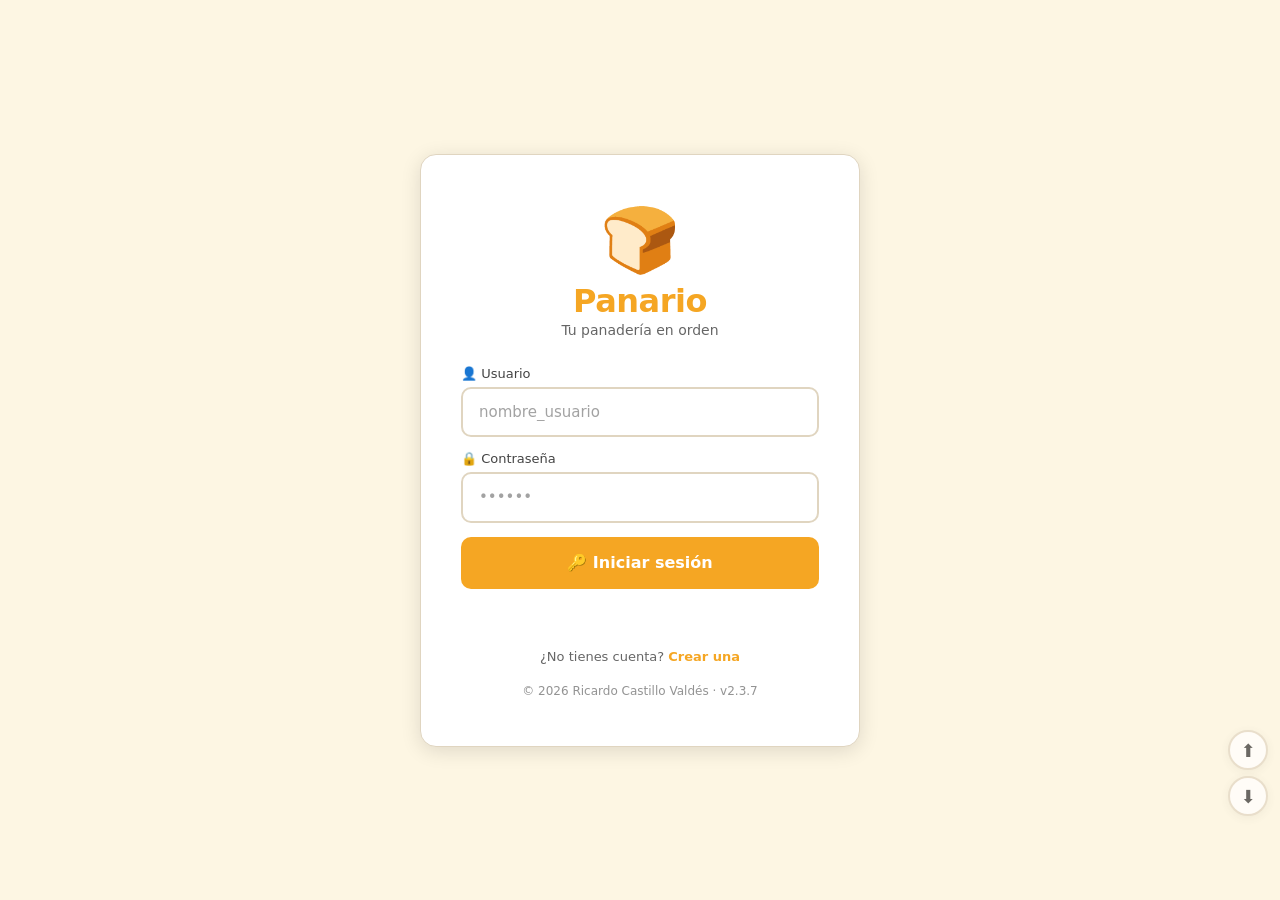
==== commit aa0829a3: "Version Final v2.3.7" ====
--- a/index.html
+++ b/index.html
@@ -6,9 +6,9 @@
     <meta http-equiv="X-UA-Compatible" content="IE=edge">
     
     <!-- ============================================================
-         🆕 v2.3.6: METADATOS DE LA APP
-         ============================================================ -->
-    <meta name="app-version" content="2.3.6">
+         🆕 v2.3.7: METADATOS DE LA APP
+         ============================================================ -->
+    <meta name="app-version" content="2.3.7">
     <meta name="description" content="Panario - Sistema de gestión para panadería artesanal. Offline-first, multiusuario.">
     <meta name="author" content="Ricardo Castillo Valdés">
     <meta name="theme-color" content="#f5a623">
@@ -151,7 +151,7 @@
                 </form>
                 
                 <div class="auth-footer">
-                    © 2026 Ricardo Castillo Valdés · v2.3.6
+                    © 2026 Ricardo Castillo Valdés · v2.3.7
                 </div>
             </div>
         </div>
@@ -242,6 +242,9 @@
     <script src="./js/notifications.js"></script>
     <script src="./js/corriente-utils.js"></script>
     
+    <!-- 🆕 v2.3.7: FAQs externas (debe ir ANTES de help.js) -->
+    <script src="./js/faqs.js"></script>
+    
     <!-- Módulos de lógica + UI -->
     <script src="./js/orders.js"></script>
     <script src="./js/ui-orders.js"></script>
@@ -255,7 +258,10 @@
     <script src="./js/ui-settings.js"></script>
     <script src="./js/reports.js"></script>
     <script src="./js/rewards.js"></script>
+    
+    <!-- 🆕 v2.3.7: Help modules (help.js ANTES que help-detailed.js) -->
     <script src="./js/help.js"></script>
+    <script src="./js/help-detailed.js"></script>
     
     <!-- Controlador principal (SIEMPRE AL FINAL) -->
     <script src="./js/app.js"></script>
@@ -265,7 +271,7 @@
          ============================================================ -->
     <script>
         (function() {
-            const SW_VERSION = '2.3.6';
+            const SW_VERSION = '2.3.7';
             
             if ('serviceWorker' in navigator) {
                 window.addEventListener('load', function() {
@@ -384,6 +390,9 @@
             console.log(`📦 PWA Scripts cargados correctamente (index.html v${SW_VERSION})`);
             console.log(`   🔧 Viewport: user-scalable=5.0 (zoom permitido)`);
             console.log(`   🔧 viewport-fit=cover (safe areas respetadas)`);
+            console.log(`   📚 FAQs externas: js/faqs.js`);
+            console.log(`   📖 Help modules: help.js + help-detailed.js`);
+            console.log(`   🗑️ Archivo obsoleto eliminado: ayuda-panario.html`);
         })();
     </script>
     
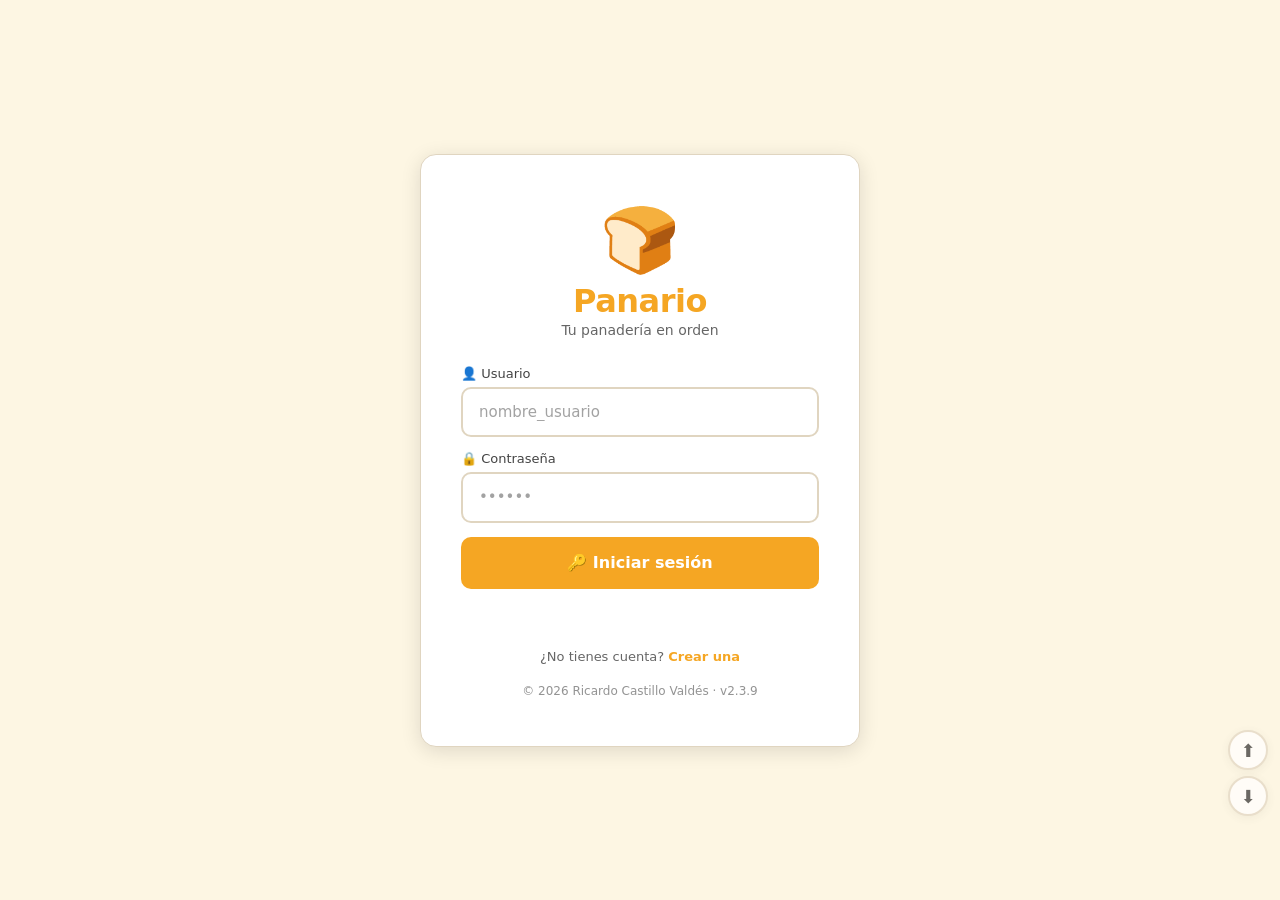
==== commit 4578156b: "Correciones GitHub  app v3.0.8" ====
--- a/index.html
+++ b/index.html
@@ -6,9 +6,9 @@
     <meta http-equiv="X-UA-Compatible" content="IE=edge">
     
     <!-- ============================================================
-         🆕 v2.3.7: METADATOS DE LA APP
-         ============================================================ -->
-    <meta name="app-version" content="2.3.7">
+         🆕 v2.3.9: METADATOS DE LA APP
+         ============================================================ -->
+    <meta name="app-version" content="2.3.9">
     <meta name="description" content="Panario - Sistema de gestión para panadería artesanal. Offline-first, multiusuario.">
     <meta name="author" content="Ricardo Castillo Valdés">
     <meta name="theme-color" content="#f5a623">
@@ -151,7 +151,7 @@
                 </form>
                 
                 <div class="auth-footer">
-                    © 2026 Ricardo Castillo Valdés · v2.3.7
+                    © 2026 Ricardo Castillo Valdés · v2.3.9
                 </div>
             </div>
         </div>
@@ -165,16 +165,20 @@
         <header>
             <h1>🍞 Panario</h1>
             <span id="userDisplay" onclick="toggleUserMenu()">👤 Usuario</span>
-            <button class="icon-btn" onclick="showNotificationsModal()" title="Notificaciones" 
+            <!-- 🆕 v2.3.9 (#2): Añadido id="notification-bell" para que notifications.js lo encuentre -->
+            <button class="icon-btn" id="notification-bell" onclick="showNotificationsModal()" title="Notificaciones" 
                     style="position: relative;">
                 🔔
-                <span id="notificationBadge" 
+                <!-- 🆕 v2.3.9 (#2): Cambiado id="notificationBadge" a id="bell-badge" (kebab-case, coincide con notifications.js) -->
+                <span id="bell-badge" 
                       style="display: none; position: absolute; top: -2px; right: -2px; 
                              background: var(--danger); color: #fff; font-size: 10px; 
                              font-weight: 700; padding: 1px 5px; border-radius: 10px; 
                              min-width: 16px; text-align: center;">0</span>
             </button>
             <button class="icon-btn" onclick="showHelpMenu()" title="Ayuda">❓</button>
+            <!-- 🆕 v2.3.8 (#1): Botón de Cerrar Sesión en el header -->
+            <button class="icon-btn" onclick="handleLogout()" title="Cerrar sesión" id="header-logout-btn">🚪</button>
         </header>
         
         <!-- MENÚ DE USUARIO -->
@@ -224,6 +228,8 @@
             <button class="nav-item" data-section="productos" title="Productos">🏷️</button>
             <button class="nav-item" data-section="sales" title="Ventas">💰</button>
             <button class="nav-item" data-section="settings" title="Herramientas">⚙️</button>
+            <!-- 🆕 v2.3.8 (#4): Botón de Perfil en el bottom-nav -->
+            <button class="nav-item" data-section="profile" title="Mi Perfil">👤</button>
         </nav>
     </div>
 
@@ -271,7 +277,7 @@
          ============================================================ -->
     <script>
         (function() {
-            const SW_VERSION = '2.3.7';
+            const SW_VERSION = '2.3.9';
             
             if ('serviceWorker' in navigator) {
                 window.addEventListener('load', function() {
@@ -392,7 +398,9 @@
             console.log(`   🔧 viewport-fit=cover (safe areas respetadas)`);
             console.log(`   📚 FAQs externas: js/faqs.js`);
             console.log(`   📖 Help modules: help.js + help-detailed.js`);
-            console.log(`   🗑️ Archivo obsoleto eliminado: ayuda-panario.html`);
+            console.log(`   🚪 Botón cerrar sesión en header (extremo derecho)`);
+            console.log(`   👤 Botón Mi Perfil en bottom-nav (extremo derecho)`);
+            console.log(`   🔔 IDs corregidos: notification-bell + bell-badge (#2)`);
         })();
     </script>
     
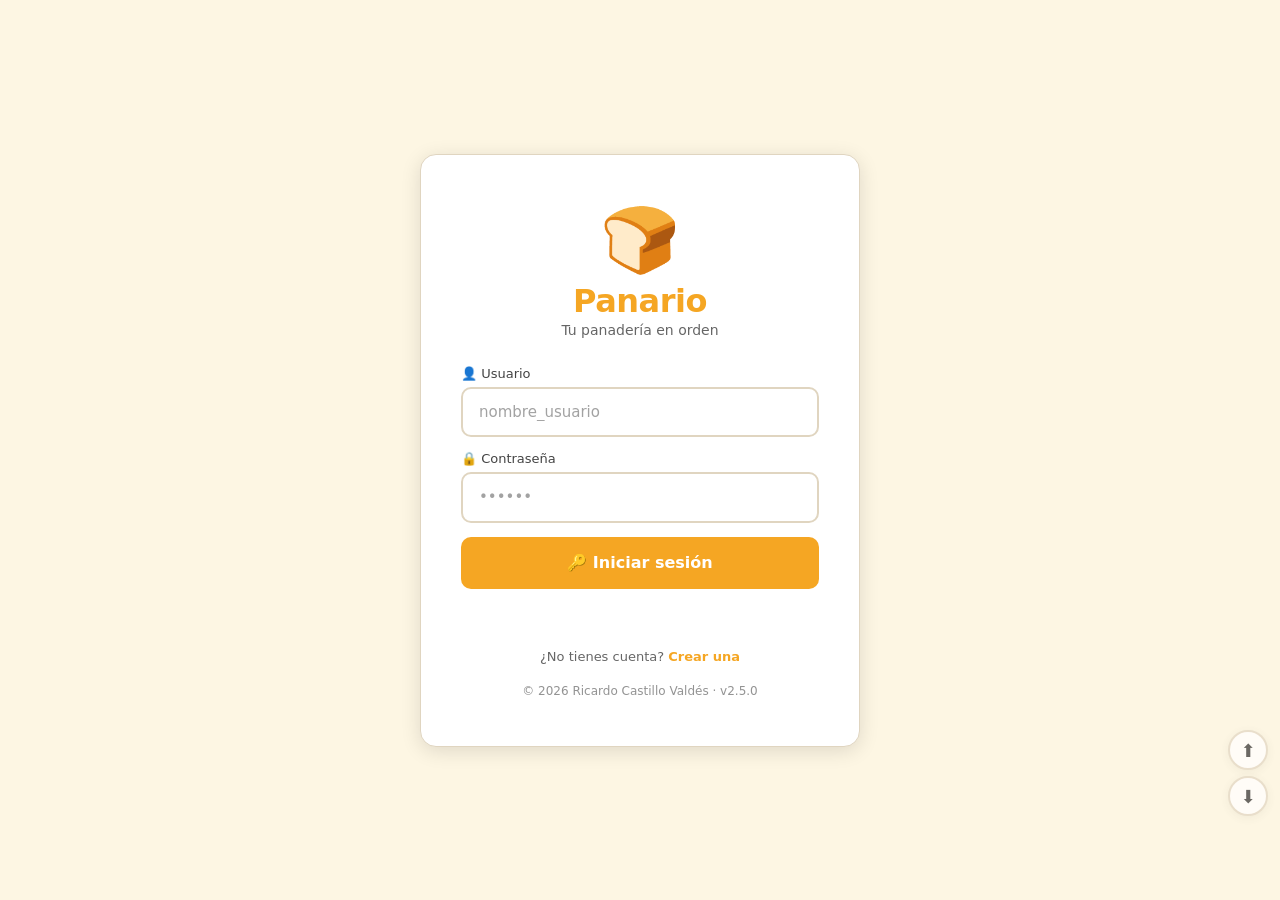
==== commit e29644f6: "UPDATE PANARIO_v2.5.0" ====
--- a/index.html
+++ b/index.html
@@ -6,9 +6,9 @@
     <meta http-equiv="X-UA-Compatible" content="IE=edge">
     
     <!-- ============================================================
-         🆕 v2.3.9: METADATOS DE LA APP
-         ============================================================ -->
-    <meta name="app-version" content="2.3.9">
+         🆕 v2.5.0: METADATOS DE LA APP
+         ============================================================ -->
+    <meta name="app-version" content="2.5.0">
     <meta name="description" content="Panario - Sistema de gestión para panadería artesanal. Offline-first, multiusuario.">
     <meta name="author" content="Ricardo Castillo Valdés">
     <meta name="theme-color" content="#f5a623">
@@ -151,7 +151,7 @@
                 </form>
                 
                 <div class="auth-footer">
-                    © 2026 Ricardo Castillo Valdés · v2.3.9
+                    © 2026 Ricardo Castillo Valdés · v2.5.0
                 </div>
             </div>
         </div>
@@ -164,21 +164,20 @@
         <!-- HEADER -->
         <header>
             <h1>🍞 Panario</h1>
-            <span id="userDisplay" onclick="toggleUserMenu()">👤 Usuario</span>
-            <!-- 🆕 v2.3.9 (#2): Añadido id="notification-bell" para que notifications.js lo encuentre -->
+            <!-- 🆕 v2.3.9 (#2): Botón de notificaciones con id correcto -->
             <button class="icon-btn" id="notification-bell" onclick="showNotificationsModal()" title="Notificaciones" 
                     style="position: relative;">
                 🔔
-                <!-- 🆕 v2.3.9 (#2): Cambiado id="notificationBadge" a id="bell-badge" (kebab-case, coincide con notifications.js) -->
                 <span id="bell-badge" 
                       style="display: none; position: absolute; top: -2px; right: -2px; 
                              background: var(--danger); color: #fff; font-size: 10px; 
                              font-weight: 700; padding: 1px 5px; border-radius: 10px; 
                              min-width: 16px; text-align: center;">0</span>
             </button>
+            <!-- 🆕 v2.3.11 (N3-bis): Botón de ayuda movido después de notificaciones -->
             <button class="icon-btn" onclick="showHelpMenu()" title="Ayuda">❓</button>
-            <!-- 🆕 v2.3.8 (#1): Botón de Cerrar Sesión en el header -->
-            <button class="icon-btn" onclick="handleLogout()" title="Cerrar sesión" id="header-logout-btn">🚪</button>
+            <!-- 🆕 v2.3.11 (N3-bis): userDisplay movido al final del header -->
+            <span id="userDisplay" onclick="toggleUserMenu()">👤 Usuario</span>
         </header>
         
         <!-- MENÚ DE USUARIO -->
@@ -228,13 +227,12 @@
             <button class="nav-item" data-section="productos" title="Productos">🏷️</button>
             <button class="nav-item" data-section="sales" title="Ventas">💰</button>
             <button class="nav-item" data-section="settings" title="Herramientas">⚙️</button>
-            <!-- 🆕 v2.3.8 (#4): Botón de Perfil en el bottom-nav -->
             <button class="nav-item" data-section="profile" title="Mi Perfil">👤</button>
         </nav>
     </div>
 
     <!-- ============================================================
-         SCRIPTS - MÓDULOS CORE (deben ir ANTES que los módulos que los usan)
+         SCRIPTS - MÓDULOS CORE
          ============================================================ -->
     
     <!-- Módulos base -->
@@ -248,7 +246,7 @@
     <script src="./js/notifications.js"></script>
     <script src="./js/corriente-utils.js"></script>
     
-    <!-- 🆕 v2.3.7: FAQs externas (debe ir ANTES de help.js) -->
+    <!-- FAQs externas -->
     <script src="./js/faqs.js"></script>
     
     <!-- Módulos de lógica + UI -->
@@ -265,11 +263,11 @@
     <script src="./js/reports.js"></script>
     <script src="./js/rewards.js"></script>
     
-    <!-- 🆕 v2.3.7: Help modules (help.js ANTES que help-detailed.js) -->
+    <!-- Help modules -->
     <script src="./js/help.js"></script>
     <script src="./js/help-detailed.js"></script>
     
-    <!-- Controlador principal (SIEMPRE AL FINAL) -->
+    <!-- Controlador principal -->
     <script src="./js/app.js"></script>
     
     <!-- ============================================================
@@ -277,7 +275,7 @@
          ============================================================ -->
     <script>
         (function() {
-            const SW_VERSION = '2.3.9';
+            const SW_VERSION = '2.5.0';
             
             if ('serviceWorker' in navigator) {
                 window.addEventListener('load', function() {
@@ -286,7 +284,6 @@
                             console.log('✅ Service Worker registrado correctamente');
                             console.log('   📦 Scope:', registration.scope);
                             
-                            // Detectar actualizaciones
                             registration.addEventListener('updatefound', function() {
                                 const newWorker = registration.installing;
                                 console.log('🔄 Nueva versión del SW detectada. Instalando...');
@@ -303,7 +300,6 @@
                             console.error('❌ Error registrando Service Worker:', error);
                         });
                     
-                    // Escuchar mensajes del SW
                     navigator.serviceWorker.addEventListener('message', function(event) {
                         if (event.data && event.data.type === 'SW_ACTIVATED') {
                             console.log(`📦 SW v${event.data.version} activado`);
@@ -311,7 +307,6 @@
                     });
                 });
                 
-                // Detectar cuando el SW toma el control
                 let refreshing = false;
                 navigator.serviceWorker.addEventListener('controllerchange', function() {
                     if (refreshing) return;
@@ -322,10 +317,6 @@
             } else {
                 console.warn('⚠️ Service Workers no soportados en este navegador');
             }
-            
-            // ============================================================
-            // NOTIFICACIÓN DE ACTUALIZACIÓN DISPONIBLE
-            // ============================================================
             
             function showUpdateNotification() {
                 const existing = document.getElementById('sw-update-notification');
@@ -371,10 +362,6 @@
                 }
             };
             
-            // ============================================================
-            // DETECCIÓN DE ESTADO ONLINE/OFFLINE
-            // ============================================================
-            
             window.addEventListener('online', function() {
                 console.log('🌐 Conexión restaurada');
                 if (window.showToast) {
@@ -389,16 +376,13 @@
                 }
             });
             
-            // ============================================================
-            // LOG DE CARGA
-            // ============================================================
-            
             console.log(`📦 PWA Scripts cargados correctamente (index.html v${SW_VERSION})`);
             console.log(`   🔧 Viewport: user-scalable=5.0 (zoom permitido)`);
             console.log(`   🔧 viewport-fit=cover (safe areas respetadas)`);
             console.log(`   📚 FAQs externas: js/faqs.js`);
             console.log(`   📖 Help modules: help.js + help-detailed.js`);
-            console.log(`   🚪 Botón cerrar sesión en header (extremo derecho)`);
+            console.log(`   🚪 (N3) Botón cerrar sesión ELIMINADO del header`);
+            console.log(`   🎯 (N3-bis) Orden top bar: Título → 🔔 → ❓ → 👤 Usuario`);
             console.log(`   👤 Botón Mi Perfil en bottom-nav (extremo derecho)`);
             console.log(`   🔔 IDs corregidos: notification-bell + bell-badge (#2)`);
         })();
--- a/css/style.css
+++ b/css/style.css
@@ -33,8 +33,8 @@
     --safe-area-inset-left: env(safe-area-inset-left, 0px);
     --safe-area-inset-right: env(safe-area-inset-right, 0px);
     
-    /* 🆕 v2.3.6 (Corrección #13): Margen inferior unificado y reducido */
-    --bottom-margin-offset: 24px;
+    /* 🆕 v2.3.7 (Corrección #6): Margen inferior aumentado a 40px */
+    --bottom-margin-offset: 40px;
 }
 
 /* ============================================================
@@ -88,9 +88,7 @@
 }
 
 /* 🆕 v2.3.1: Bloquear completamente transform/will-change/isolation/filter
-   en html, body y #appScreen. Estas son las propiedades que rompen el
-   `position: sticky` del header en móvil. Se fuerza su reset global para
-   evitar que cualquier código (modal, animación, etc.) las aplique. */
+   en html, body y #appScreen. */
 html, body, #appScreen {
     transform: none !important;
     will-change: auto !important;
@@ -365,7 +363,6 @@
 /* ============================================================
    APP HEADER - MODO OSCURO MEJORADO
    🆕 v2.3.1: FIX BUG #1 (Corrección #5) - Forzar position: sticky
-   con reglas defensivas reforzadas + contain aislado.
    ============================================================ */
 
 header {
@@ -379,7 +376,6 @@
     flex-shrink: 0;
     border-bottom: 1px solid var(--border-color);
     
-    /* 🆕 v2.3.1: FIX DEFINITIVO - Forzar position: sticky con z-index alto */
     position: sticky !important;
     top: 0 !important;
     z-index: 200 !important;
@@ -388,7 +384,6 @@
     padding-left: calc(16px + var(--safe-area-inset-left, 0px));
     padding-right: calc(16px + var(--safe-area-inset-right, 0px));
     
-    /* 🆕 v2.3.1: Resetear TODAS las propiedades que rompen sticky */
     transform: none !important;
     -webkit-transform: none !important;
     will-change: auto !important;
@@ -400,8 +395,6 @@
     backface-visibility: visible !important;
     -webkit-backface-visibility: visible !important;
     
-    /* 🆕 v2.3.1: contain: layout style permite que el header sea su propio
-       containing block sin romper el sticky. NO usar paint. */
     contain: layout style;
 }
 
@@ -490,25 +483,35 @@
 
 /* ============================================================
    MAIN CONTENT
-   🆕 v2.3.6 (Corrección #13): Margen inferior reducido ~50%
-   Antes: nav-height + 80px + safe-area (con overrides de 100/120/130px)
-   Ahora: nav-height + 24px + safe-area (con overrides de 32/40/48px)
+   🆕 v2.3.7 (Corrección #6): 
+   - padding-top reducido a 12px (título más pegado al header)
+   - margen inferior aumentado a 40px (más respiro antes del bottom-nav)
+   - primera/last-child sin margen residual
    ============================================================ */
 
 main {
     flex: 1;
     overflow-y: auto;
-    padding: 16px;
+    padding: 12px 16px 16px 16px;
     padding-bottom: calc(var(--nav-height) + var(--bottom-margin-offset) + var(--safe-area-inset-bottom, 0px));
     width: 100%;
     max-width: 800px;
     margin: 0 auto;
     
-    /* 🆕 v2.3.1: Resetear transform/will-change en main para no romper sticky */
     transform: none !important;
     -webkit-transform: none !important;
     will-change: auto !important;
     isolation: auto !important;
+}
+
+/* 🆕 v2.3.7 (Corrección #6): Evitar margen superior residual en el primer hijo */
+main > *:first-child {
+    margin-top: 0 !important;
+}
+
+/* 🆕 v2.3.7 (Corrección #6): Pequeño respiro antes del padding-bottom */
+main > *:last-child {
+    margin-bottom: 8px;
 }
 
 @supports not (padding-bottom: env(safe-area-inset-bottom)) {
@@ -811,21 +814,8 @@
 
 /* ============================================================
    🆕 v2.3.1: CORRECCIÓN #5 - REGLAS DEFENSIVAS REFORZADAS
-   ============================================================
-   Estas reglas son la PRIMERA línea de defensa contra la
-   deformación del header. Se aplican SIEMPRE y con !important
-   para que ningún modal o animación las pueda sobrescribir.
-   
-   La SEGUNDA línea de defensa es forzarStickyHeader() en app.js,
-   que aplica estilos inline con !important.
-   
-   La TERCERA línea de defensa es limpiarEstilosResiduales() en
-   modal.js, que se ejecuta en múltiples eventos.
-   
-   Con las 3 capas, el header debería mantenerse sticky SIEMPRE.
-   ============================================================ */
-
-/* 1) Header: siempre sticky, siempre arriba, siempre sin transform */
+   ============================================================ */
+
 #appScreen > header,
 #appScreen header,
 header {
@@ -844,9 +834,6 @@
     -webkit-backface-visibility: visible !important;
 }
 
-/* 2) Resetear transform en el body si algún modal los dejó huérfanos.
-   La clase `modal-open` se añade al body cuando un modal está abierto,
-   así que solo reseteamos cuando NO hay modal abierto. */
 body:not(.modal-open) {
     transform: none !important;
     -webkit-transform: none !important;
@@ -856,7 +843,6 @@
     -webkit-filter: none !important;
 }
 
-/* 3) Resetear #appScreen siempre (nunca debe tener transform) */
 #appScreen {
     transform: none !important;
     -webkit-transform: none !important;
@@ -864,7 +850,6 @@
     isolation: auto !important;
 }
 
-/* 4) Resetear html y body siempre (nunca deben tener transform) */
 html, body {
     transform: none !important;
     -webkit-transform: none !important;
@@ -872,7 +857,6 @@
     isolation: auto !important;
 }
 
-/* 5) Resetear main siempre (nunca debe tener transform) */
 main {
     transform: none !important;
     -webkit-transform: none !important;
@@ -880,42 +864,26 @@
     isolation: auto !important;
 }
 
-/* 6) Resetear el contenedor del header y sus hijos directos.
-   El header en sí es un flex container; sus hijos directos (h1, div)
-   tampoco deben tener transform. */
 #appScreen > header > * {
     transform: none !important;
     -webkit-transform: none !important;
     will-change: auto !important;
 }
 
-/* 7) Prevenir que cualquier elemento con position:fixed cree un
-   nuevo stacking context que afecte al header. */
 .bottom-nav {
-    /* El bottom-nav es fixed, pero no debe afectar al sticky del header
-       porque tiene un z-index menor (100 < 200) */
     transform: none !important;
     -webkit-transform: none !important;
 }
 
-/* 8) Cuando un modal está abierto, NO forzar transform en el body,
-   porque algunos modales SÍ necesitan transform para animarse.
-   Pero cuando el modal se cierra, la clase se quita y se resetea. */
 body.modal-open {
-    /* No aplicar transform: none aquí para permitir animaciones de modales */
-    /* La limpieza se hace cuando se quita la clase modal-open */
-}
-
-/* 9) Fix específico para Samsung Internet, que aplica transform
-   residual al body después de usar modales. */
+}
+
 @media screen and (-webkit-min-device-pixel-ratio: 0) {
     body:not(.modal-open) {
         transform: none !important;
     }
 }
 
-/* 10) Fix específico para iOS Safari, que aplica -webkit-transform
-   residual al body. */
 @supports (-webkit-touch-callout: none) {
     body:not(.modal-open),
     html,
@@ -926,7 +894,7 @@
 
 /* ============================================================
    RESPONSIVE - MODO OSCURO MEJORADO
-   🆕 v2.3.6 (Corrección #13): Todos los padding-bottom reducidos
+   🆕 v2.3.7 (Corrección #6): padding-top ajustado en todos los breakpoints
    ============================================================ */
 
 /* Móviles pequeños (Samsung A05, iPhone SE, etc.) */
@@ -969,9 +937,9 @@
         padding: 2px 6px;
     }
     
-    /* 🆕 v2.3.6: reducido de 100px a 32px */
+    /* 🆕 v2.3.7 (Corrección #6): padding-top reducido a 8px */
     main {
-        padding: 12px;
+        padding: 8px 12px 12px 12px;
         padding-bottom: calc(var(--nav-height) + 32px + var(--safe-area-inset-bottom, 0px));
         padding-bottom: calc(var(--nav-height) + 32px + env(safe-area-inset-bottom, 0px));
     }
@@ -1064,10 +1032,10 @@
     .auth-header .logo { font-size: 64px; }
     .auth-header h1 { font-size: 32px; }
     
-    /* 🆕 v2.3.6: reducido de 40px a 24px */
+    /* 🆕 v2.3.7 (Corrección #6): padding-top a 20px */
     main {
-        padding: 24px;
-        padding-bottom: calc(var(--nav-height) + 24px);
+        padding: 20px 24px 24px 24px;
+        padding-bottom: calc(var(--nav-height) + var(--bottom-margin-offset));
         max-width: 900px;
     }
     
@@ -1087,11 +1055,11 @@
 
 /* Desktop grande */
 @media (min-width: 1200px) {
-    /* 🆕 v2.3.6: reducido de 50px a 24px */
+    /* 🆕 v2.3.7 (Corrección #6): padding-top a 24px */
     main {
         max-width: 1100px;
-        padding: 32px;
-        padding-bottom: calc(var(--nav-height) + 24px);
+        padding: 24px 32px 32px 32px;
+        padding-bottom: calc(var(--nav-height) + var(--bottom-margin-offset));
     }
     .bottom-nav {
         max-width: 1100px;
@@ -1110,15 +1078,10 @@
     }
 }
 
-main > *:last-child {
-    margin-bottom: 8px;
-}
-
-/* 🆕 v2.3.6: Fix específico para Samsung y Android con gesture bar
-   Antes: 100px → Ahora: 32px */
+/* 🆕 v2.3.7 (Corrección #6): Fix final para padding-bottom */
 @supports (padding-bottom: env(safe-area-inset-bottom)) {
     main {
-        padding-bottom: calc(var(--nav-height) + 32px + env(safe-area-inset-bottom, 0px)) !important;
+        padding-bottom: calc(var(--nav-height) + 40px + env(safe-area-inset-bottom, 0px)) !important;
     }
     .bottom-nav {
         padding-bottom: env(safe-area-inset-bottom, 0px) !important;
@@ -1128,11 +1091,11 @@
     }
 }
 
-/* 🆕 v2.3.6: Reducido de 120px a 40px */
+/* 🆕 v2.3.7 (Corrección #6): Móvil vertical - 48px */
 @media (max-width: 480px) and (orientation: portrait) {
     main {
-        padding-bottom: calc(var(--nav-height) + 40px + var(--safe-area-inset-bottom, 0px)) !important;
-        padding-bottom: calc(var(--nav-height) + 40px + env(safe-area-inset-bottom, 0px)) !important;
+        padding-bottom: calc(var(--nav-height) + 48px + var(--safe-area-inset-bottom, 0px)) !important;
+        padding-bottom: calc(var(--nav-height) + 48px + env(safe-area-inset-bottom, 0px)) !important;
     }
     .card:last-child {
         margin-bottom: 8px;
@@ -1147,9 +1110,9 @@
     }
 }
 
-/* 🆕 v2.3.6: Reducido de 130px a 48px */
+/* 🆕 v2.3.7 (Corrección #6): 56px para muy pequeños */
 @media (max-width: 400px) {
     main {
-        padding-bottom: calc(var(--nav-height) + 48px + var(--safe-area-inset-bottom, 0px)) !important;
+        padding-bottom: calc(var(--nav-height) + 56px + var(--safe-area-inset-bottom, 0px)) !important;
     }
 }
